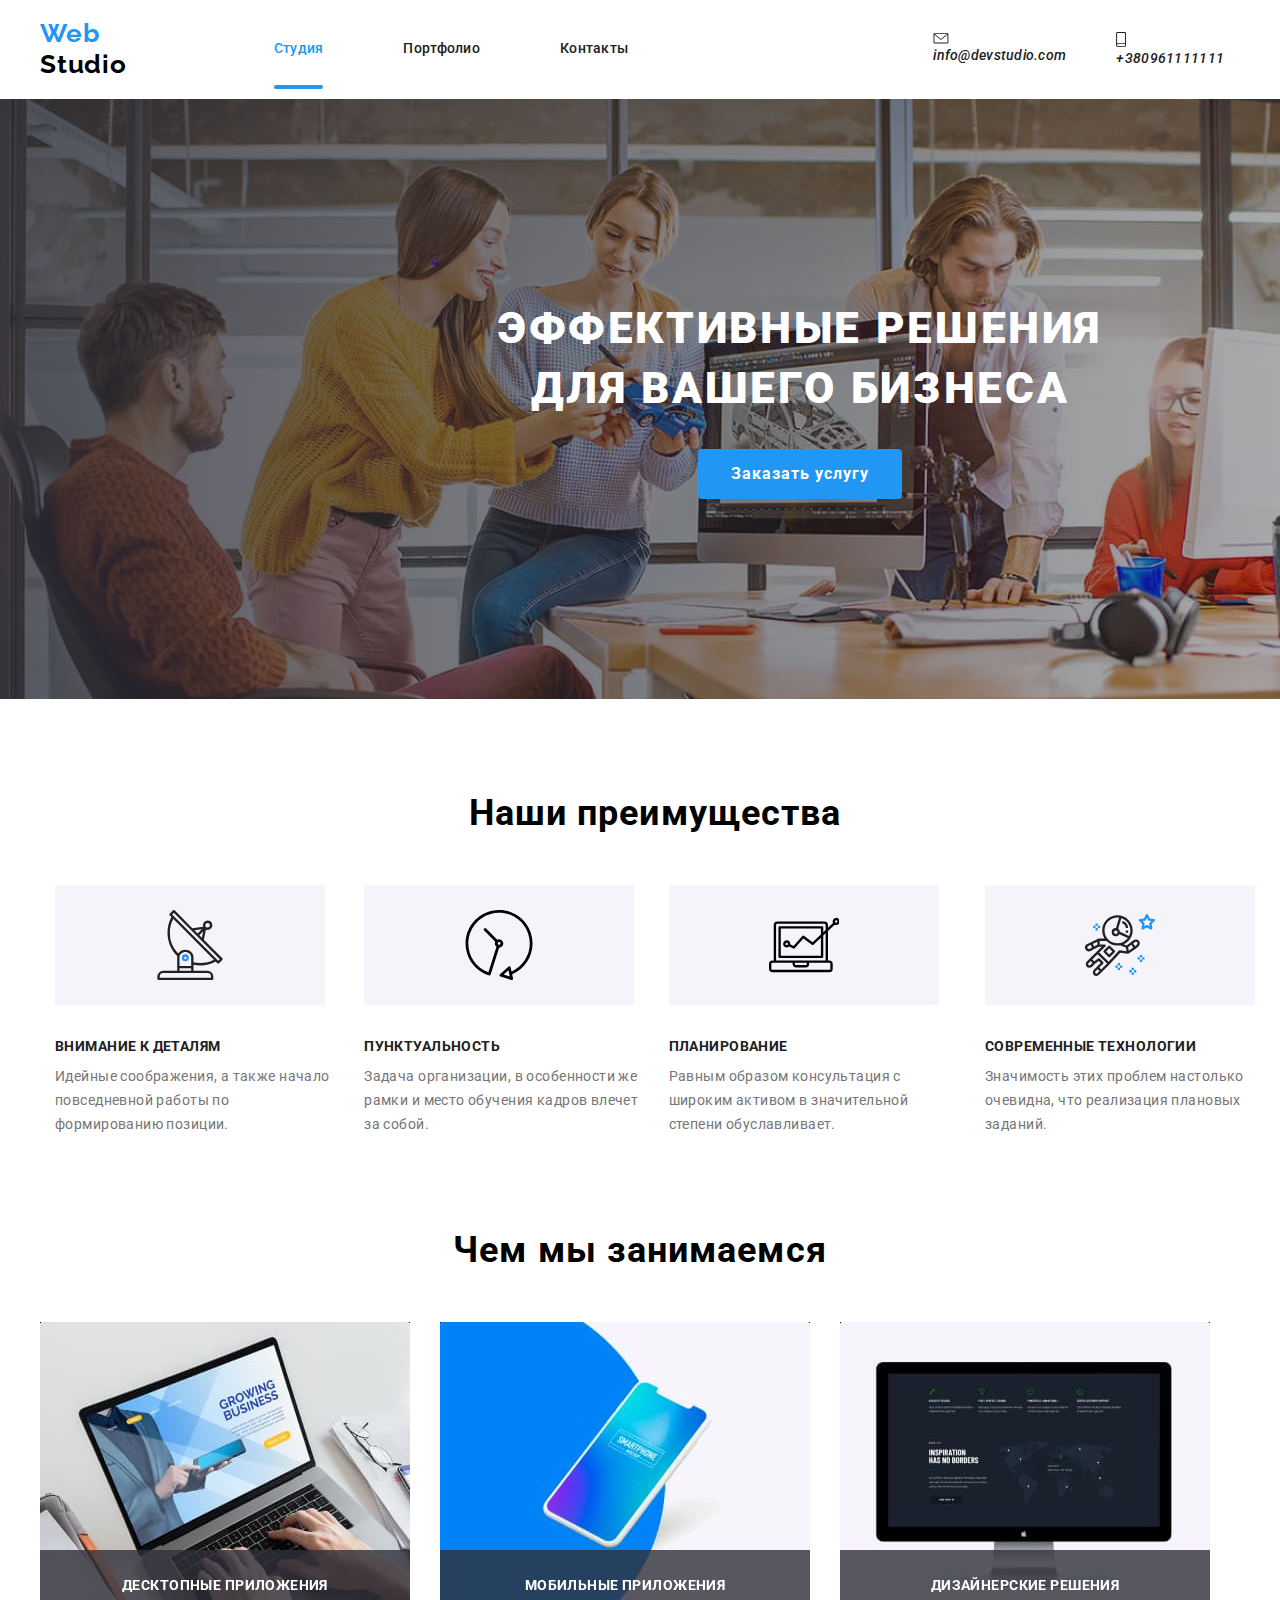
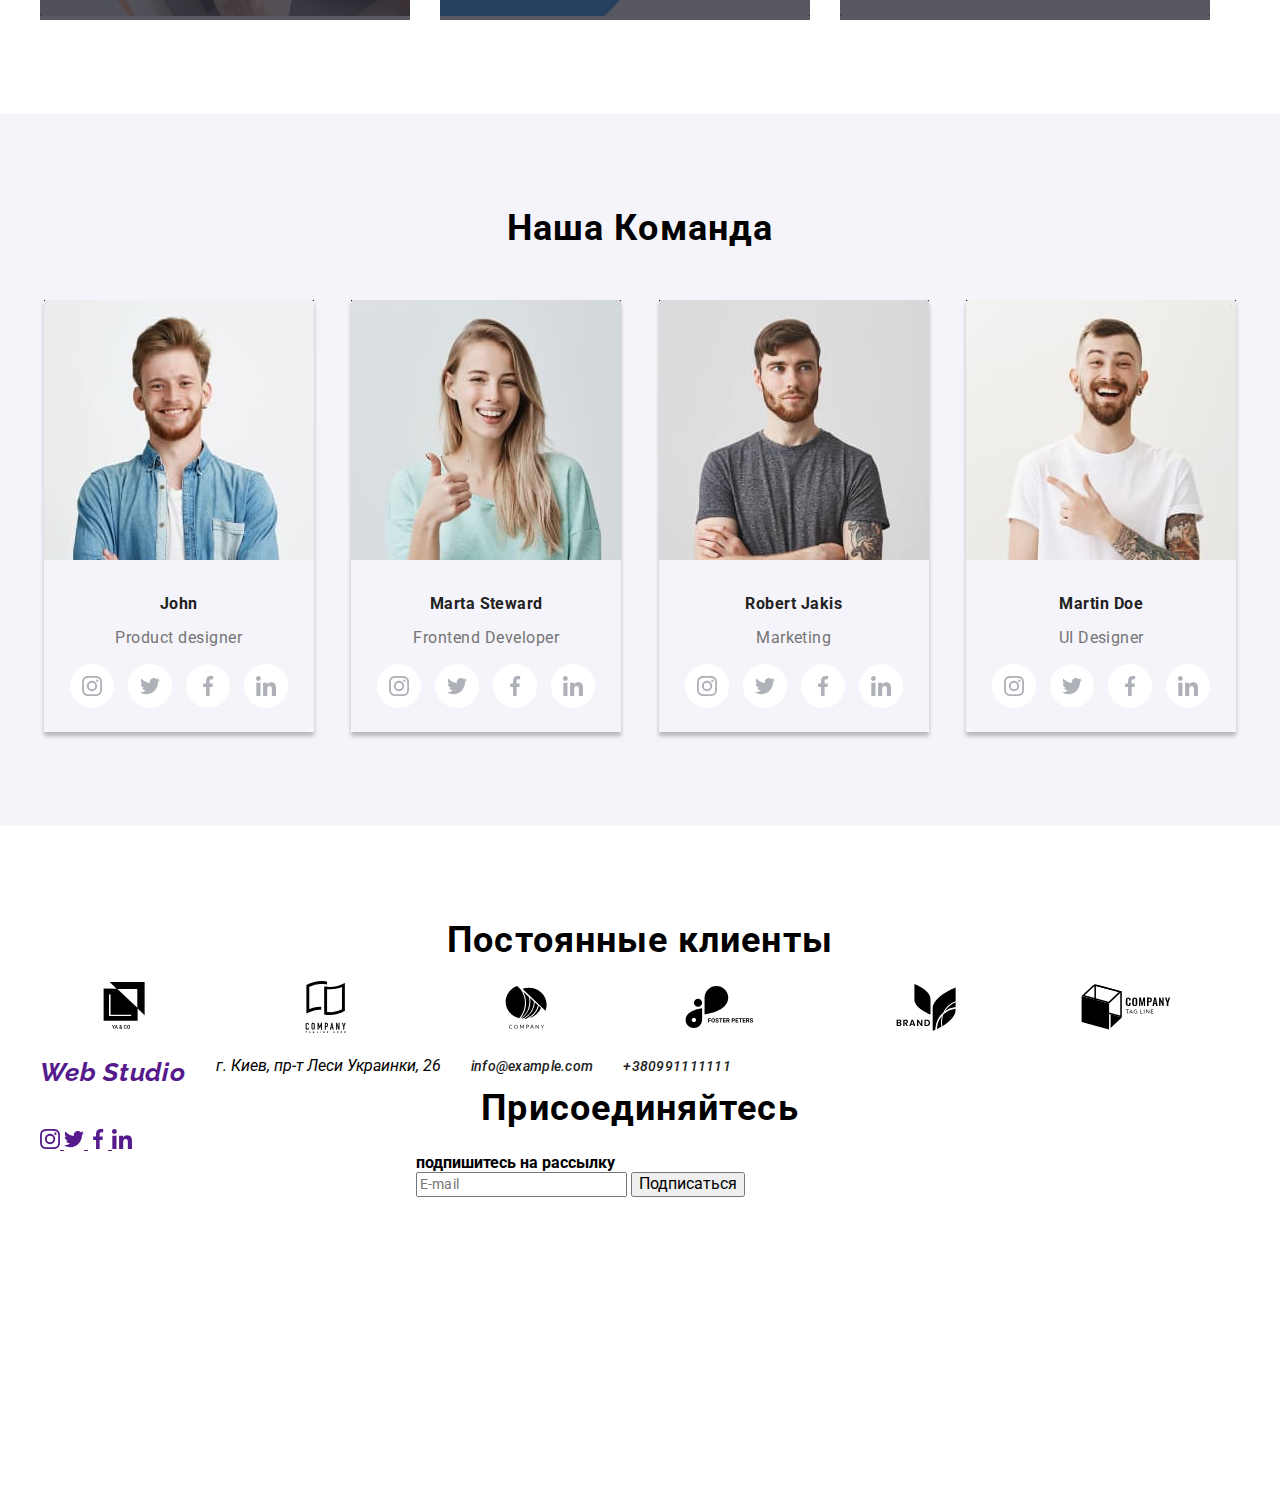
==== index.html @ cf2592d0 "Оформляет секцию "Список специалистов" через Sass" ====
<!DOCTYPE html>
<html lang="ru">
  <head>
    <meta charset="UTF-8" />
    <meta name="viewport" content="width=device-width, initial-scale=1.0" />
    <title>Web Studio</title>
    <link
      href="https://fonts.googleapis.com/css2?family=Raleway:wght@700&family=Roboto:wght@400;500;700;900&display=swap"
      rel="stylesheet"
    />
    <link
      rel="stylesheet"
      href="https://cdnjs.cloudflare.com/ajax/libs/modern-normalize/0.6.0/modern-normalize.min.css"
    />
    <!-- <link rel="stylesheet" href="./css/styles.css" /> -->
    <link rel="stylesheet" href="./css/main.css">
  </head>

  <body>
    <header>
      <nav class="navigation-link container">
        <a href="" class="logo"
          ><span class="logo-web">Web</span
          ><span class="logo-studio"> Studio</span></a
        >
        <ul class="list site-nav">
          <li class="item"><a href="" class="link current">Студия</a></li>
          <li class="item">
            <a href="./portfolio.html" class="link">Портфолио</a>
          </li>
          <li class="item"><a href="" class="link">Контакты</a></li>
        </ul>
        <address>
          <ul class="list auth-nav">
            <li class="item mail-adress">
              <a href="mailto:info@devstudio.com" class="link ">
                <svg class="mail-svg" aria-label="маленький конверт">
                  <use href="./images/sprite.svg#icon-envelope"></use>
                </svg>
                info@devstudio.com</a
              >
            </li>
            <li class="item phone">
              <a href="tel:+380961111111" class="link ">
                <svg class="tel-svg" aria-label="маленький телефон">
                  <use href="./images/sprite.svg#icon-smartphone"></use>
                </svg>
                +380961111111</a
              >
            </li>
          </ul>
        </address>
      </nav>
    </header>
    <!-- Секция herro -->
    <div>
      <section class="hero">
        <h1 class="hero-title">ЭФФЕКТИВНЫЕ РЕШЕНИЯ ДЛЯ ВАШЕГО БИЗНЕСА</h1>
        <!-- Здесь будет background-image, сделанный при помощи стилей -->

        <button type="button" class="hero-button" data-modal-open>
          Заказать услугу
        </button>
      </section>
    </div>
    <div class="backdrop is-hidden" data-modal>
      <div class="modal">
        <b class="modal-title">Оставьте свои данные, мы вам перезвоним</b>
        <form>
          <div class="form-field">
            <input type="text" name="name" id="name" placeholder=" " />
            <label for="name" class="form-label">Имя</label>

            <svg class="icon">
              <use href="./images/sprite.svg#icon-person-icon"></use>
            </svg>
          </div>

          <div class="form-field">
            <input type="tel" name="phone" id="phone" placeholder=" " />
            <label for="phone" class="form-label">Телефон</label>

            <svg class="icon">
              <use href="./images/sprite.svg#icon-phone-modal-icon"></use>
            </svg>
          </div>

          <div class="form-field">
            <input type="email" name="email" id="email" placeholder=" " />
            <label for="email" class="form-label">Почта</label>
            <svg class="icon">
              <use href="./images/sprite.svg#icon-email-icon"></use>
            </svg>
          </div>

          <div class="form-field">
            <textarea name="comment"  cols="20" rows="10" placeholder="Комментарий"></textarea>
          </div>
        </form>

        <label class="checkbox"
        ><input type="checkbox" name="checkbox" class="input-checkbox" /><span
          class="icon-checkbox"
        ></span>
        <span class="checkbox-comment">
          Соглашаюсь с рассылкой и принимаю

          <a href="" class="modal-link">Условия договора</a>
        </span></label
      >

        <button type="button" class="close" data-modal-close>
          <svg class="close-icon">
            <use href="./images/sprite.svg#icon-close-icon"></use>
          </svg>
        </button>
        <button type="button" class="to-send">Отправить</button>
      </div>
    </div>
    <!-- Секция наши преимущества -->
    <section class="element container">
      <div class="container">
        <h2 class="section-title">Наши преимущества</h2>
        <ul class="list">
          <li class="background-item antenn">
            <div >
              <svg class="advantage-svg" aria-label="иконка антена">
                <use href="./images/sprite.svg#icon-antenna"></use>
              </svg>
            </div>
            <h3 class="advantage">ВНИМАНИЕ К ДЕТАЛЯМ</h3>
            <p class="advantage-comment">
              Идейные соображения, а также начало повседневной работы по
              формированию позиции.
            </p>
          </li>
          <li class="background-item clock">
            <div>
              <svg class="advantage-svg" aria-label="иконка часы">
                <use href="./images/sprite.svg#icon-clock"></use>
              </svg>
            </div>
            <h3 class="advantage">ПУНКТУАЛЬНОСТЬ</h3>
            <p class="advantage-comment">
              Задача организации, в особенности же рамки и место обучения кадров
              влечет за собой.
            </p>
          </li>
          <li class="background-item diagramm">
            <div>
              <svg class="advantage-svg" aria-label="маленький компьютер">
                <use href="./images/sprite.svg#icon-diagramm"></use>
              </svg>
            </div>
            <h3 class="advantage">ПЛАНИРОВАНИЕ</h3>
            <p class="advantage-comment">
              Равным образом консультация с широким активом в значительной
              степени обуславливает.
            </p>
          </li>
          <li class="background-item astronaut">
            <div>
              <svg class="advantage-svg" aria-label="иконка астронавт">
                <use href="./images/sprite.svg#icon-astronaut"></use>
              </svg>
            </div>
            <h3 class="advantage">СОВРЕМЕННЫЕ ТЕХНОЛОГИИ</h3>
            <p class="advantage-comment">
              Значимость этих проблем настолько очевидна, что реализация
              плановых заданий.
            </p>
          </li>
        </ul>
      </div>
    </section>
    <!-- Секция-Чем мы занимаемся -->
    <section class="service">
      <div class="container">
        <h2 class="services-title">Чем мы занимаемся</h2>
        <ul class="list">
          <li class="service-item">
            <img src="./images/computer.jpg " alt="Компьютер" />

            <a href="" class="services">Десктопные приложения</a>
          </li>
          <li class="service-item">
            <img src="./images/phone.jpg" alt="телефон" />

            <a href="" class="services">Мобильные приложения</a>
          </li>
          <li class="service-item">
            <img src="./images/monitor.jpg" alt="монитор" />

            <a href="" class="services">Дизайнерские решения</a>
          </li>
        </ul>
      </div>
    </section>
    <!-- Секция- Список специалистов -->
    <section class="ouver-team">
      <div class="container">
        <h2 class="team-title">Наша Команда</h2>

        <ul class="list social-list">
          <li class="john">
            <div>
              <img src="./images/our-team/john.jpg" alt="фото-портрет" />

              <p class="name"><b>John</b></p>
              <p class="position">Product designer</p>
            </div>

            <address>
              <ul class="list">
                <li>
                  <a href="" target="_blank" class="social-link">
                    <svg
                      class="inst-svg social-svg"
                      width="20"
                      height="20"
                      aria-label="иконка инстаграмм"
                    >
                      <use href="./images/sprite.svg#icon-instagramm"></use>
                    </svg>
                  </a>
                  <a
                    href=""
                    target="_blank"
                    class="social-link"
                    aria-label="иконка твиттер"
                  >
                    <svg
                      class="twitter-svg social-svg"
                      width="20px"
                      height="20px"
                    >
                      <use href="./images/sprite.svg#icon-twitter"></use>
                    </svg>
                  </a>
                  <a href="" target="_blank" class="social-link">
                    <svg
                      class="facebook-svg social-svg"
                      width="20px"
                      height="20px"
                      aria-label="иконка фейсбук"
                    >
                      <use href="./images/sprite.svg#icon-facebook"></use>
                    </svg>
                  </a>

                  <a
                    href=""
                    target="_blank"
                    class="social-link"
                    aria-label="иконка линкедин"
                  >
                    <svg class="linkedin-svg social-svg" width="20" height="20">
                      <use href="./images/sprite.svg#icon-linkedin"></use>
                    </svg>
                  </a>
                </li>
              </ul>
            </address>
          </li>
          <li class="marta">
            <div>
              <img src="./images/our-team/marta.jpg" alt="фото-портрет" />

              <p class="name"><b>Marta Steward</b></p>
              <p class="position">Frontend Developer</p>
            </div>

            <address>
              <ul class="list">
                <li>
                  <a href="" target="_blank" class="social-link">
                    <svg
                      class="inst-svg social-svg"
                      width="20"
                      height="20"
                      aria-label="иконка инстаграм"
                    >
                      <use href="./images/sprite.svg#icon-instagramm"></use>
                    </svg>
                  </a>
                  <a
                    href=""
                    target="_blank"
                    class="social-link"
                    aria-label="иконка твиттер"
                  >
                    <svg
                      class="twitter-svg social-svg"
                      width="20px"
                      height="20px"
                    >
                      <use href="./images/sprite.svg#icon-twitter"></use>
                    </svg>
                  </a>
                  <a
                    href=""
                    target="_blank"
                    class="social-link"
                    aria-label="иконка фейсбук"
                  >
                    <svg
                      class="facebook-svg social-svg"
                      width="20px"
                      height="20px"
                    >
                      <use href="./images/sprite.svg#icon-facebook"></use>
                    </svg>
                  </a>

                  <a
                    href=""
                    target="_blank"
                    class="social-link"
                    aria-label="иконка линкедин"
                  >
                    <svg class="linkedin-svg social-svg" width="20" height="20">
                      <use href="./images/sprite.svg#icon-linkedin"></use>
                    </svg>
                  </a>
                </li>
              </ul>
            </address>
          </li>
          <li class="robert">
            <div>
              <img src="./images/our-team/robert.jpg" alt="фото-портрет" />

              <p class="name"><b>Robert Jakis</b></p>
              <p class="position">Marketing</p>
            </div>

            <address>
              <ul class="list">
                <li>
                  <a
                    href=""
                    target="_blank"
                    class="social-link"
                    aria-label="иконка инстаграм"
                  >
                    <svg class="inst-svg social-svg" width="20" height="20">
                      <use href="./images/sprite.svg#icon-instagramm"></use>
                    </svg>
                  </a>
                  <a
                    href=""
                    target="_blank"
                    class="social-link"
                    aria-label="иконка твиттер"
                  >
                    <svg
                      class="twitter-svg social-svg"
                      width="20px"
                      height="20px"
                    >
                      <use href="./images/sprite.svg#icon-twitter"></use>
                    </svg>
                  </a>
                  <a
                    href=""
                    target="_blank"
                    class="social-link"
                    aria-label="иконка фейсбук"
                  >
                    <svg
                      class="facebook-svg social-svg"
                      width="20px"
                      height="20px"
                    >
                      <use href="./images/sprite.svg#icon-facebook"></use>
                    </svg>
                  </a>

                  <a href="" target="_blank" class="social-link">
                    <svg
                      class="linkedin-svg social-svg"
                      width="20"
                      height="20"
                      aria-label="иконка твиттер"
                    >
                      <use href="./images/sprite.svg#icon-linkedin"></use>
                    </svg>
                  </a>
                </li>
              </ul>
            </address>
          </li>

          <li class="martin">
            <div>
              <img src="./images/our-team/martin.jpg" alt="фото-портрет" />

              <p class="name"><b>Martin Doe</b></p>
              <p class="position">UI Designer</p>
            </div>

            <address>
              <ul class="list">
                <li>
                  <a href="" target="_blank" class="social-link">
                    <svg
                      class="inst-svg social-svg"
                      width="20"
                      height="20"
                      aria-label="иконка инстаграмм"
                    >
                      <use href="./images/sprite.svg#icon-instagramm"></use>
                    </svg>
                  </a>
                  <a
                    href=""
                    target="_blank"
                    class="social-link"
                    aria-label="иконка твиттер"
                  >
                    <svg
                      class="twitter-svg social-svg"
                      width="20px"
                      height="20px"
                    >
                      <use href="./images/sprite.svg#icon-twitter"></use>
                    </svg>
                  </a>
                  <a href="" target="_blank" class="social-link">
                    <svg
                      class="facebook-svg social-svg"
                      width="20px"
                      height="20px"
                      aria-label="иконка фейсбук"
                    >
                      <use href="./images/sprite.svg#icon-facebook"></use>
                    </svg>
                  </a>

                  <a
                    href=""
                    target="_blank"
                    class="social-link"
                    aria-label="иконка линкедин"
                  >
                    <svg class="linkedin-svg social-svg" width="20" height="20">
                      <use href="./images/sprite.svg#icon-linkedin"></use>
                    </svg>
                  </a>
                </li>
              </ul>
            </address>
          </li>
        </ul>
      </div>
    </section>
    <!-- Дальше идет секция "Постоянные клиенты" -->
    <section class="clients flex-block">
      <div class="container">
        <h2 class="clients-title">Постоянные клиенты</h2>
        <ul class="list">
          <li>
            <a href="" class="ouver-clients">
              <svg
                class="clients-svg"
                width="170"
                height="90"
                aria-label="первый клиент"
              >
                <use href="./images/sprite.svg#icon-client-1"></use>
              </svg>
            </a>
          </li>
          <li>
            <a href="" class="ouver-clients">
              <svg
                class="clients-svg"
                width="170"
                height="90"
                aria-label="второй клиент"
              >
                <use href="./images/sprite.svg#icon-client-2"></use>
              </svg>
            </a>
          </li>
          <li>
            <a href="" class="ouver-clients">
              <svg
                class="clients-svg"
                width="170"
                height="90"
                aria-label="третий клиент"
              >
                <use href="./images/sprite.svg#icon-client-3"></use></svg
            ></a>
          </li>
          <li>
            <a href="" class="ouver-clients">
              <svg
                class="clients-svg"
                width="170"
                height="90"
                aria-label="четвертый клиент"
              >
                <use href="./images/sprite.svg#icon-client-4"></use></svg
            ></a>
          </li>
          <li>
            <a href="" class="ouver-clients">
              <svg
                class="clients-svg"
                width="170"
                height="90"
                aria-label="пятый клиент"
              >
                <use href="./images/sprite.svg#icon-client-5"></use></svg
            ></a>
          </li>
          <li>
            <a href="" class="ouver-clients">
              <svg
                class="clients-svg"
                width="170"
                height="90"
                aria-label="шестой клиент"
              >
                <use href="./images/sprite.svg#icon-client-6"></use></svg
            ></a>
          </li>
        </ul>
      </div>
    </section>
    <footer class="visit">
      <!-- <h3>Контакты</h3> -->

      <div class="container test">
        <address>
          <div class="footer-contact">
            <ul class="list">
              <li>
                <a href="" class="logo"
                  ><span class="web-foot">Web</span>
                  <span class="studio-foot">Studio</span>
                </a>
              </li>
              <li class="adress-contact">г. Киев, пр-т Леси Украинки, 26</li>
              <li>
                <a href="mailto:info@example.com" class="link contact"
                  >info@example.com</a
                >
              </li>
              <li>
                <a href="tel:+380991111111" class="link contact"
                  >+380991111111</a
                >
              </li>
            </ul>
          </div>
        </address>
        <div class="foot-link">
          <h2 class="call">Присоединяйтесь</h2>
          <ul class="list">
            <li>
              <a href="" target="_blank" class="foot-social inst">
                <svg
                  class="inst-svg social-svg"
                  width="20"
                  height="20"
                  aria-label="иконка инстаграм"
                >
                  <use href="./images/sprite.svg#icon-instagramm"></use>
                </svg>
              </a>

              <a
                href=""
                target="_blank"
                class="foot-social twitt"
                aria-label="иконка твиттер"
              >
                <svg class="twitter-svg social-svg" width="20px" height="20px">
                  <use href="./images/sprite.svg#icon-twitter"></use>
                </svg>
              </a>
              <a href="" target="_blank" class="foot-social face">
                <svg
                  class="facebook-svg social-svg"
                  width="20px"
                  height="20px"
                  aria-label="иконка фейсбук"
                >
                  <use href="./images/sprite.svg#icon-facebook"></use>
                </svg>
              </a>
              <a href="" target="_blank" class="foot-social linked-in">
                <svg
                  class="linkedin-svg social-svg"
                  width="20"
                  height="20"
                  aria-label="иконка линкедин"
                >
                  <use href="./images/sprite.svg#icon-linkedin"></use>
                </svg>
              </a>
            </li>
          </ul>
        </div>
        <!-- <p class="author">2020 | Developed by GoIT Students</p> -->
        <form class="subscribe-form">
          <b class="a-call">подпишитесь на рассылку</b>
          <div class="email-adress">
            <input
              type="email"
              id="email-adress"
              name="email-adress"
              class="email-input"
              placeholder="E-mail"
            />
            <label for="email-adress" class="email-adress"> </label>
            <button type="button" class="subscribe-button">
              Подписаться<span class="icon-send"></span>
            </button>
          </div>
        </form>
      </div>
    </footer>
    <script >(() => {
      const refs = {
        openModalBtn: document.querySelector('[data-modal-open]'),
        closeModalBtn: document.querySelector('[data-modal-close]'),
        modal: document.querySelector('[data-modal]'),
      };
    
      refs.openModalBtn.addEventListener('click', toggleModal);
      refs.closeModalBtn.addEventListener('click', toggleModal);
    
      function toggleModal() {
        refs.modal.classList.toggle('is-hidden');
      }
    })();</script>
  </body>
</html>
---- css/styles.css ----
/* Цвет основного текста #212121 */
/* Цвет вторичного текста #757575 */
/* Белый #FFFFFF */
/* Акцент #2196F3 */

/* Вторичный цвет фона #F5F4FA */
/* фоновый цвет футера #2F303A */

/* Палитра цветов */
:root {
  --primery-text-color: #212121;
  --title-text-color: #757575;
  --accent-color: #2196f3;
  --primery-background-color: #e5e5e5;
  --secondary-background-color: #f5f4fa;
  --white-color: #ffffff;
  --footer-color: #2f303a;
}
body {
  background-color: var(--white-color);
  font-family: Roboto, sans-serif;
  margin: 0px;
}
h2 {
  font-weight: 700;
  font-size: 36px;
  line-height: 1.16;
  text-align: center;
  letter-spacing: 0.03em;
  margin-top: 0px;
  margin-bottom: 0px;
}
.container {
  width: 1230px;
  margin-left: auto;
  margin-right: auto;
  padding-left: 15px;
  padding-right: 15px;
  /* outline: 1px solid black; */
}
.visually-hidden {
  visibility: hidden;
}

/* Стиллизация логотипа */
.logo-accent {
  color: var(--accent-color);
}
.logo-studio {
  color: #000000;
}
.logo {
  text-decoration: none;
  font-family: Raleway, sans-serif;
  font-weight: 700;
  font-size: 26px;
  line-height: 1.2;
  letter-spacing: 0.03em;
}
.list {
  list-style: none;
  margin-top: 0px;
  margin-bottom: 0px;
  padding-left: 0px;
}
/* Навигационные ссылки */
.site-nav {
  display: flex;
  margin-left: 85px;
}
.site-nav li {
  margin-right: 50px;
}
.site-nav .item:last-child {
  margin-right: 0px;
}
.site-nav .link {
  display: block;
  padding-top: 32px;
  padding-bottom: 32px;
}

.auth-nav {
  display: flex;
  margin-left: 305px;
}
.auth-nav .item + .item {
  margin-left: 30px;
}

.list .link.current {
  color: var(--accent-color);
  position: relative;
}
.list .link.current::after {
  content: '';
  display: block;
  width: 100%;
  height: 4px;
  background-color: var(--accent-color);
  border-radius: 2px;
  position: absolute;
  left: 0;
  bottom: 0;
}
.list .link.portfolio-link::after {
  content: '';
  display: block;
  width: 100%;
  height: 4px;
  background-color: var(--accent-color);
  border-radius: 10px;
  position: absolute;
  left: 0;
  bottom: 0;
}

.link {
  color: var(--primery-text-color);
  text-decoration: none;

  font-weight: 500;
  font-size: 14px;
  line-height: 1.14;
  letter-spacing: 0.02em;
  transition: color 250ms cubic-bezier(0.4, 0, 0.2, 1);
}
.navigation-link {
  display: flex;
  align-items: center;
  margin-bottom: 0px;
}
.link:hover {
  color: var(--accent-color);
}
.link:focus {
  color: var(--accent-color);
}
.contact {
  color: var(--title-text-color);
  transition: color 250ms cubic-bezier(0.4, 0, 0.2, 1);
}
.contact:hover {
  color: var(--accent-color);
  transition: translate(color);
}
.contact:focus {
  color: var(--accent-color);
  transition: translate(color);
}
.mail-svg {
  width: 16px;
  height: 11.2px;
  margin-right: 10px;
  fill: currentColor;
}
.tel-svg {
  width: 10px;
  height: 14.94px;
  margin-right: 10px;
  fill: currentColor;
}

/* Стиллизация Hero */
.hero {
  text-align: center;
  margin: auto;
  padding: auto;
  margin-bottom: 94px;

  padding: 200px 480px 280px 480px;

  width: 1600px;
  height: 600px;

  background-image: linear-gradient(
      to right,
      rgba(47, 48, 58, 0.8),
      rgba(0, 0, 0, 0.25)
    ),
    url(../images/header-img.jpg);
}

.button-hero {
  display: inline-block;
  color: #ffffff;
  background-color: var(--accent-color);
  cursor: pointer;
  font-weight: 700;
  font-size: 16px;
  line-height: 1.8;
  text-align: center;
  letter-spacing: 0.06em;
  min-width: 200px;
  min-height: 50px;
  text-align: center;
  border-radius: 4px;
  padding: 10px 32px;
  border: 1px solid transparent;
  transition: background-color 250ms cubic-bezier(0.4, 0, 0.2, 1);
}

.button-hero:focus {
  background-color: rgba(47, 48, 58, 0.8);
}

.title-hero {
  color: #ffffff;

  margin-top: 0px;
  margin-bottom: 30px;

  font-weight: 900;
  font-size: 44px;
  line-height: 1.36;

  letter-spacing: 0.06em;
  text-transform: uppercase;
}
.backdrop {
  position: fixed;
  top: 0;
  left: 0;
  width: 100%;
  height: 100%;
  background-color: rgba(0, 0, 0, 0.2);
  transition: opacity 250ms cubic-bezier(0.4, 0, 0.2, 1);
}
.is-hidden {
  opacity: 0;
  pointer-events: none;
  translate: transition;
}
.modal {
  position: absolute;
  top: 50%;
  left: 50%;
  transform: translate(-50%, -50%);
  width: 528px;
  height: 581px;
  background-color: var(--white-color);
  box-shadow: 0px 2px 1px rgba(0, 0, 0, 0.2), 0px 1px 1px rgba(0, 0, 0, 0.14),
    0px 1px 3px rgba(0, 0, 0, 0.12);
  border: 1px solid rgba(0, 0, 0, 0.2);
  border-radius: 4px;
}
form {
  margin-left: auto;
  margin-right: auto;
  margin-bottom: 20px;
  
  padding-bottom: 20px;
  width: 448px;
  height: 324px;
}
.modal-title {
  display: block;
  text-align: center;

  margin-top: 40px;
  margin-bottom: 30px;
  font-family: Roboto;
font-style: 400;
font-weight: 700;
font-size: 20px;
line-height: 1.1px;
letter-spacing: 0.03em;

}
.form-field {
  display: flex;
  flex-direction: column;
  position: relative;

  padding-bottom: 28px;
}
.form-field input {
  position: relative;
  width: 448px;
  height: 40px;
  padding-left: 42px;
  border: 1px solid rgba(0, 0, 0, 0.2);
  border-radius: 4px;
  /* appearance: none; */
}
.form-field:hover input {
  border: 1px solid var(--accent-color);
}

.form-field label {
  position: absolute;
  top: 12px;
  left: 42px;

  font-family: Roboto;
font-style: 400;
font-weight: 400;
font-size: 14px;
line-height: 16px;
letter-spacing: 0.01em;
  transition: top 250ms cubic-bezier(0.4, 0, 0.2, 1),
    left 250ms cubic-bezier(0.4, 0, 0.2, 1);
}
.form-field:focus-within > .form-label {
  color: var(--accent-color);
  top: -25%;
  left: 16px;
  transform: transition;
}
input:not(:placeholder-shown) + .form-label {
  color: var(--accent-color);
  top: -25%;
  left: 16px;
  transform: transition;
}
.icon {
  position: absolute;
  top: 11px;
  left: 16px;
  width: 18px;
  height: 18px;
  transition: fill 250ms cubic-bezier(0.4, 0, 0.2, 1);
}
.form-field:focus-within > .icon {
  fill: var(--accent-color);
  transform: tarnsition;
}

.form-field textarea {
  resize: none;
  width: 448px;
  height: 120px;
  padding: 20px;
  border: 1px solid rgba(0, 0, 0, 0.2);
  border-radius: 4px;
}
.form-field:hover textarea {
  border: 1px solid var(--accent-color);
}
::-webkit-input-placeholder {font-family: Roboto;
  font-style: normal;
  font-weight: normal;
  font-size: 14px;
  line-height: 16px;
  letter-spacing: 0.01em;}
::-moz-placeholder          {font-family: Roboto;
  font-style: normal;
  font-weight: normal;
  font-size: 14px;
  line-height: 16px;
  letter-spacing: 0.01em;}
:-ms-input-placeholder      {font-family: Roboto;
  font-style: normal;
  font-weight: normal;
  font-size: 14px;
  line-height: 16px;
  letter-spacing: 0.01em;}


.checkbox {
  position: fixed;
  display: inline-block;

  margin-left: 51px;
  margin-right: 51px;
  width: 423px;
  height: 24px;

  font-family: Roboto;
  font-style: normal;
  font-weight: normal;
  font-size: 14px;
  line-height: 0.6;
  letter-spacing: 0.03em;
}
.input-checkbox {
  -webkit-appearance: none;
  -moz-appearance: none;
  appearance: none;
  display: inline-block;
}
.icon-checkbox {
  position: absolute;
  top: 20%;
  left: 0%;
  display: inline-block;
  width: 16px;
  height: 15px;

  background-color: white;
  border: 2px solid black;
  border-radius: 2px;
  transition: background-color 250ms cubic-bezier(0.4, 0, 0.2, 1),
    border 250ms cubic-bezier(0.4, 0, 0.2, 1);
}
.input-checkbox:checked + .icon-checkbox {
  background-color: var(--accent-color);
  background-image: url(../images/vector.svg);
  background-size: contain;
  background-repeat: no-repeat;
  background-origin: border-box;
  border: 2px solid var(--accent-color);
  border-radius: 2px;
  transform: transition;
}
.checkbox-comment {
 display: inline-block;
padding-left: 21px;
 
font-family: Roboto;
font-style: normal;
font-weight: normal;
font-size: 14px;
line-height: 1.7px;
letter-spacing: 0.03em;

}
.modal-link {
  color: var(--accent-color);
}

.to-send {
  position: absolute;
  bottom: 40px;
  left: 164px;
  width: 200px;
  height: 50px;
  cursor: pointer;
  background-color: var(--accent-color);
  box-shadow: 0px 4px 4px rgba(0, 0, 0, 0.15);
  color: var(--white-color);
  border: 1px solid rgba(0, 0, 0, 0.2);
  border-radius: 4px;

  font-family: Roboto;
  font-style: normal;
  font-weight: bold;
  font-size: 16px;
  line-height: 0.5;
  letter-spacing: 0.06em;
}
.close-button {
  display: flex;
  align-items: center;
  position: absolute;
  top: 8px;
  right: 8px;
  width: 30px;
  height: 30px;
  cursor: pointer;

  background-color: white;
  border: 1px solid rgba(0, 0, 0, 0.2);
  border-radius: 50%;
  transition: fill 250ms cubic-bezier(0.4, 0, 0.2, 1);
}
.close-button:focus {
  fill: var(--accent-color);
  translate: transition;
}
.close-icon {
  width: 18px;
  height: 18px;
}

/* секция-наши преимущества */
.element {
  margin-bottom: 94px;
}
.element ul {
  display: flex;
}
.element li + li {
  margin-left: 30px;
}
.element .icons {
  margin-bottom: 30px;
}

.section-title {
  margin-top: 0px;
  margin-bottom: 50px;
}

.advantage,
.advantage-comment {
  margin-top: 0px;
  margin-bottom: 0px;
}
h3.advantage {
  color: var(--primery-text-color);

  font-weight: 700;
  font-size: 14px;
  line-height: 1.14;
  letter-spacing: 0.03em;
  text-transform: uppercase;
  margin-bottom: 10px;
}

.advantage-svg {
  width: 270px;
  height: 120px;
  background-color: var(--secondary-background-color);
  padding: 25px 100px;
  margin-bottom: 30px;
}

.advantage-comment {
  color: var(--title-text-color);
  font-weight: 400;
  font-size: 14px;
  line-height: 1.7;
  /* or 171% */

  letter-spacing: 0.03em;
}

/* Секция- чем мы занимаеся */
/* .service ul {
  display: flex;
  padding-left: 0px;
} */
/* .service-item + .service-item {
  margin-left: 30px;
} */
figure {
  margin-top: 0px;
  margin-bottom: 0px;
}
/* .service {
  margin-bottom: 94px;
}
.services-title {
  margin-bottom: 50px;
} */
.service-item {
  position: relative;
}
.services {
  display: flex;
  justify-content: center;
  align-items: center;
  color: var(--white-color);
  position: absolute;
  left: 0;
  bottom: 0;
  width: 370px;
  height: 70px;
  background-color: rgba(47, 48, 58, 0.8);

  font-weight: 700;
  font-size: 14px;
  line-height: 1.5;
  text-align: center;
  letter-spacing: 0.03em;
  text-transform: uppercase;
  text-decoration: none;
  transition: color 250ms cubic-bezier(0.4, 0, 0.2, 1),
    background-color 250ms cubic-bezier(0.4, 0, 0.2, 1);
}
.services:hover {
  color: var(--accent-color);
  background-color: rgb(47, 48, 58);
}
.services:focus {
  color: var(--accent-color);
  background-color: rgb(47, 48, 58);
}
/* Секция- наша команда */
/* .team-title {
  margin-bottom: 50px;
} */
/* .ouver-team {
  background-color: var(--secondary-background-color);
  margin-bottom: 94px;
  padding-bottom: 94px;
  padding-top: 94px;
  display: flex;
} */
/* .ouver-team ul {
  display: flex;
  padding-left: 0px;
  justify-content: space-around;
} */
/* .ouver-team li + li {
  margin-left: 30px; */

.name {
  margin-top: 30px;
  color: var(--primery-text-color);

  font-weight: 500;
  font-size: 16px;
  line-height: 1.18;
  /* identical to box height

  text-align: center;
  letter-spacing: 0.03em;
}

.position {
  margin-top: 10px;
  color: var(--title-text-color);

  font-weight: 400;
  font-size: 16px;
  line-height: 1.18;
  /* identical to box height */

  text-align: center;
  letter-spacing: 0.03em;
} 
.social-list {
  display: flex;
  justify-content: center;
  padding: 0px;
}
.john,
.marta,
.robert,
.martin {
  box-shadow: 0px 4px 4px rgba(0, 0, 0, 0.25);
}
.social-link {
  display: inline-flex;
  justify-content: center;
  align-items: center;
  text-align: center;
  padding: 0px;
  margin-top: 16px;
  margin-bottom: 24px;
  width: 44px;
  height: 44px;
  color: #afb1b8;
  background-color: white;
  border: none;
  border-radius: 50%;
  transition: color 250ms cubic-bezier(0.4, 0, 0.2, 1),
    background-color 250ms cubic-bezier(0.4, 0, 0.2, 1);
}
.social-link:nth-child(-n + 3) {
  margin-right: 10px;
}
.social-link:hover {
  background-color: var(--accent-color);
  color: var(--white-color);
}
.social-link:focus {
  background-color: var(--accent-color);
  color: var(--white-color);
}
.social-svg {
  fill: currentColor;
}

/* Стилизация footer */
.visit {
  background-color: var(--footer-color);
  padding-top: 60px;
  padding-bottom: 60px;
}
/* Секция- Наши клиенты */
.flex-block {
  display: flex;
}
.flex-block ul {
  display: flex;
  justify-content: space-around;
}
.clients li + li {
  margin-left: 30px;
}
.clients {
  margin-bottom: 94px;
}
.clients-title {
  margin-bottom: 50px;
}
.ouver-clients {
  color: #afb1b8;
  transition: color 250ms cubic-bezier(0.4, 0, 0.2, 1);
}
.ouver-clients:hover {
  color: var(--accent-color);
}
.ouver-clients:focus {
  color: var(--accent-color);
}

.clients-svg {
  border: 1px solid #afb1b8;
  box-sizing: border-box;
  border-radius: 4px;
  fill: currentColor;
  transition: border 250ms cubic-bezier(0.4, 0, 0.2, 1);
}
.clients-svg:hover {
  border: 1px solid var(--accent-color);
}
.clients-svg:focus {
  border: 1px solid var(--accent-color);
}

/* Стилизация логотипа в футере */
.test {
  display: flex;
  /* justify-content: space-between; */
  align-items: baseline;
}

.footer-contact {
  display: flex;
}
.footer-contact ul {
  display: flex;

  flex-direction: column;
}
.footer-contact li {
  margin-bottom: 10px;
}
.foot-link {
  margin-left: 69px;
}
.foot-link ul {
  display: flex;
  justify-content: center;
}

.web-foot {
  color: var(--accent-color);
}
.studio-foot {
  color: var(--white-color);
}

.adress-contact {
  color: var(--white-color);

  font-weight: 400;
  font-size: 14px;
  line-height: 1.7;
  /* or 171% */

  letter-spacing: 0.03em;
}
.call {
  color: var(--white-color);

  font-weight: 700;
  font-size: 14px;
  line-height: 1.14;
  letter-spacing: 0.03em;
  text-transform: uppercase;
  text-align: left;
}

.author {
  color: rgba(255, 255, 255, 0.4);

  font-weight: 400;
  font-size: 12px;
  line-height: 2;
  align-self: flex-end;
  /* or 200% */

  text-align: center;
  letter-spacing: 0.03em;
}
.foot-social {
  display: inline-flex;
  justify-content: center;
  align-items: center;
  text-align: center;
  padding: 0px;
  margin-top: 20px;
  margin-bottom: 40px;
  width: 44px;
  height: 44px;
  color: white;
  border: none;
  border-radius: 50%;
  transition: background-color 250ms cubic-bezier(0.4, 0, 0.2, 1);
}
.foot-social:nth-child(-n + 3) {
  margin-right: 10px;
}
.foot-social.inst {
  background-color: var(--footer-color);
  box-shadow: 0px 2px 1px rgba(0, 0, 0, 0.2), 0px 1px 1px rgba(0, 0, 0, 0.14),
    0px 1px 3px rgba(0, 0, 0, 0.12);
}
.foot-social.face {
  background-color: var(--footer-color);
  box-shadow: 0px 4px 4px rgba(0, 0, 0, 0.25);
}
.foot-social.linked-in {
  background-color: var(--footer-color);

  box-sizing: border-box;
  box-shadow: 0px 4px 4px rgba(0, 0, 0, 0.25);
}
.foot-social.twitt {
  background-color: var(--footer-color);
  box-shadow: 0px 4px 4px rgba(0, 0, 0, 0.25);
}
.foot-social:hover {
  background-color: var(--accent-color);
}
.foot-social:focus {
  background-color: var(--accent-color);
}
.subscribe-form {
  display: flex;
  flex-direction: column;
  margin: 65px 92px 101px 94px;
}
.email-adress {
  position: relative;
}
.a-call {
  margin-bottom: 20px;
  color: var(--white-color);

  font-family: Roboto;
  font-style: normal;
  font-weight: bold;
  font-size: 14px;
  line-height: 16px;
  letter-spacing: 0.03em;
  text-transform: uppercase;
}
.email-adress input {
  position: relative;
  width: 358px;
  height: 50px;
  padding-left: 16px;
  background-color: var(--footer-color);
  color:  rgba(255, 255, 255, 0.6);
  border: 1px solid rgba(255, 255, 255, 0.3);
  border-radius: 4px;
  box-sizing: border-box;
  box-shadow: 0px 4px 4px rgba(0, 0, 0, 0.15);
}
.email-adress label {
  position: absolute;
  top: 15px;
  left: 16px;

  font-family: Roboto;
  font-style: normal;
  font-weight: 400;
  font-size: 16px;
  line-height: 20px;

  letter-spacing: 0.03em;

  color: rgba(255, 255, 255, 0.6);
}
.subscribe-button {
  position: absolute;
  top:0px;
  left:370px;
  width: 200px; 
  height: 50px;
  padding-left: 29px;
  padding-right: 62px;
  background-color: var(--accent-color);

  box-shadow: 0px 4px 4px rgba(0, 0, 0, 0.15);
  border: 1px solid var(--accent-color);
   border-radius: 4px;
cursor: pointer;
font-family: Roboto;
font-style: 400;
font-weight: 700;
font-size: 16px;
line-height: 30px;
letter-spacing: 0.06em;
color: #FFFFFF;

}
.icon-send{
  display: block;
  position: absolute;
  top: 13px;
  right: 28px;
  width:24px;
  height:24px;
  margin-left: 10px;

  background-image: url(../images/icon-send.svg);


}
/* Стиллизация страницы "Портфолио" */
.navigation-portfolio {
  margin-bottom: 93px;
}
h1,
h2,
h3,
p {
  margin-top: 0px;
  margin-bottom: 0px;
}
.gallery {
  display: flex;
  margin-bottom: 94px;
  /* outline: 1px solid tomato; */
}
.gallery .portfolio-item {
  display: flex;
  justify-content: center;
}
.gallery h1 {
  text-align: center;
}
/* Кнопки портфолио */
.portfolio-item li + li {
  margin-left: 8px;
  margin-bottom: 34px;
}

.portfolio-button {
  border-style: none;
  color: var(--primery-text-color);
  background-color: var(--secondary-background-color);
  cursor: pointer;
  font-family: Roboto;
  font-weight: 500;
  font-size: 16px;
  line-height: 1.6;
  /* identical to box height, or 162% */

  text-align: center;
  letter-spacing: 0.03em;
  min-width: 73px;
  min-height: 38px;
  border-radius: 4px;
  padding: 6px 22px;
  transition: background-color 250ms cubic-bezier(0.4, 0, 0.2, 1);
}
.portfolio-button:hover {
  background-color: var(--accent-color);
  color: var(--white-color);
}
.portfolio-button:focus {
  background-color: var(--accent-color);
  color: var(--white-color);
}

/* Стилизация галлереи */
.flex-gallery {
  display: flex;
  flex-wrap: wrap;
  justify-content: center;
  /* outline: 1px solid black; */
}
.gallery-item {
  width: 370px;
  height: 404px;
  margin-right: 30px;
  margin-bottom: 30px;
  box-shadow: 0px 4px 4px rgba(0, 0, 0, 0.25);
}
.gallery-item:nth-child(3n) {
  margin-right: 0px;
}
.gallery-item:nth-last-child(-n + 3) {
  margin-bottom: 0px;
}
.portfolio-title {
  margin-left: 24px;

  color: var(--primery-text-color);

  font-weight: 700;
  font-size: 18px;
  line-height: 2;
  /* identical to box height, or 200% */

  letter-spacing: 0.06em;
}
.portfolio-service {
  margin-left: 24px;
  color: var(--title-text-color);

  font-weight: 400;
  font-size: 16px;
  line-height: 1.9;
  /* identical to box height, or 187% */

  letter-spacing: 0.03em;
}
.product {
  margin-bottom: 20px;

  position: relative;
  overflow: hidden;
}
.overlay {
  display: flex;
  position: absolute;
  text-align: center;
  align-items: center;
  width: 100%;
  height: 100%;
  background-color: rgba(33, 150, 243, 0.9);
  color: var(--white-color);
  top: 0;
  left: 0;
  transform: translateY(100%);
  opacity: 0;
  transition: transform 250ms cubic-bezier(0.4, 0, 0.2, 1),
    opacity 250ms cubic-bezier(0.4, 0, 0.2, 1);
}
.gallery-item:hover .overlay {
  transform: translateY(0);
  opacity: 1;
}
.text-overlay {
  margin-left: 24px;
  margin-right: 24px;
  font-family: Roboto;
  font-style: normal;
  font-weight: 400;
  font-size: 18px;
  line-height: 1.5;
  /* or 156% */

  letter-spacing: 0.03em;
}
---- css/main.css ----
body {
  background-color: #ffffff;
  font-family: Roboto, sans-serif;
  margin: 0px;
}

h2 {
  font-weight: 700;
  font-size: 36px;
  line-height: 1.16;
  text-align: center;
  letter-spacing: 0.03em;
  margin-top: 0px;
  margin-bottom: 0px;
}

.container {
  width: 1230px;
  margin-left: auto;
  margin-right: auto;
  padding-left: 15px;
  padding-right: 15px;
}

.visually-hidden {
  visibility: hidden;
}

.list {
  list-style: none;
  margin-top: 0px;
  margin-bottom: 0px;
  padding-left: 0px;
}

.link {
  color: #212121;
  text-decoration: none;
  font-weight: 500;
  font-size: 14px;
  line-height: 1.14;
  letter-spacing: 0.02em;
  -webkit-transition: color 250ms cubic-bezier(0.4, 0, 0.2, 1);
  transition: color 250ms cubic-bezier(0.4, 0, 0.2, 1);
}

.link:hover, .link:focus {
  color: #2196f3;
}

.is-hidden {
  opacity: 0;
  pointer-events: none;
  translate: transition;
}

::-webkit-input-placeholder {
  font-family: Roboto;
  font-style: normal;
  font-weight: normal;
  font-size: 14px;
  line-height: 16px;
  letter-spacing: 0.01em;
}

::-moz-placeholder {
  font-family: Roboto;
  font-style: normal;
  font-weight: normal;
  font-size: 14px;
  line-height: 16px;
  letter-spacing: 0.01em;
}

:-ms-input-placeholder {
  font-family: Roboto;
  font-style: normal;
  font-weight: normal;
  font-size: 14px;
  line-height: 16px;
  letter-spacing: 0.01em;
}

.navigation-link {
  display: -webkit-box;
  display: -ms-flexbox;
  display: flex;
  -webkit-box-align: center;
      -ms-flex-align: center;
          align-items: center;
  margin-bottom: 0px;
}

.logo {
  text-decoration: none;
  font-family: Raleway, sans-serif;
  font-weight: 700;
  font-size: 26px;
  line-height: 1.2;
  letter-spacing: 0.03em;
}

.logo-web {
  color: #2196f3;
}

.logo-studio {
  color: #000000;
}

.site-nav {
  display: -webkit-box;
  display: -ms-flexbox;
  display: flex;
  margin-left: 85px;
}

.site-nav li {
  margin-right: 50px;
}

.site-nav .item:last-child {
  margin-right: 0px;
}

.item .link {
  display: block;
  padding-top: 32px;
  padding-bottom: 32px;
}

.item .current {
  color: #2196f3;
  position: relative;
}

.item .current::after {
  content: '';
  display: block;
  width: 100%;
  height: 4px;
  background-color: #2196f3;
  border-radius: 2px;
  position: absolute;
  left: 0;
  bottom: 0;
}

.auth-nav {
  display: -webkit-box;
  display: -ms-flexbox;
  display: flex;
  margin-left: 305px;
}

.auth-nav .item + .item {
  margin-left: 30px;
}

.auth-nav .mail-svg {
  width: 16px;
  height: 11.2px;
  margin-right: 10px;
  fill: currentColor;
}

.auth-nav .tel-svg {
  width: 10px;
  height: 14.94px;
  margin-right: 10px;
  fill: currentColor;
}

.hero {
  text-align: center;
  margin: auto;
  padding: auto;
  margin-bottom: 94px;
  width: 1600px;
  height: 600px;
  padding: 200px 480px 280px 480px;
  background-image: -webkit-gradient(linear, left top, right top, from(rgba(47, 48, 58, 0.8)), to(rgba(0, 0, 0, 0.25))), url(../images/header-img.jpg);
  background-image: linear-gradient(to right, rgba(47, 48, 58, 0.8), rgba(0, 0, 0, 0.25)), url(../images/header-img.jpg);
}

.hero-button {
  display: inline-block;
  color: #ffffff;
  background-color: #2196f3;
  cursor: pointer;
  font-weight: 700;
  font-size: 16px;
  line-height: 1.8;
  text-align: center;
  letter-spacing: 0.06em;
  min-width: 200px;
  min-height: 50px;
  text-align: center;
  border-radius: 4px;
  padding: 10px 32px;
  border: 1px solid transparent;
  -webkit-transition: background-color 250ms cubic-bezier(0.4, 0, 0.2, 1);
  transition: background-color 250ms cubic-bezier(0.4, 0, 0.2, 1);
}

.hero-button:focus {
  background-color: rgba(47, 48, 58, 0.8);
}

.hero-title {
  color: #ffffff;
  margin-top: 0px;
  margin-bottom: 30px;
  font-family: Roboto;
  font-weight: 900;
  font-size: 44px;
  line-height: 1.36;
  letter-spacing: 0.06em;
  text-transform: uppercase;
}

.backdrop {
  position: fixed;
  top: 0;
  left: 0;
  width: 100%;
  height: 100%;
  background-color: rgba(0, 0, 0, 0.2);
  -webkit-transition: opacity 250ms cubic-bezier(0.4, 0, 0.2, 1);
  transition: opacity 250ms cubic-bezier(0.4, 0, 0.2, 1);
}

.modal {
  position: absolute;
  top: 50%;
  left: 50%;
  -webkit-transform: translate(-50%, -50%);
          transform: translate(-50%, -50%);
  width: 528px;
  height: 581px;
  background-color: #ffffff;
  -webkit-box-shadow: 0px 2px 1px rgba(0, 0, 0, 0.2), 0px 1px 1px rgba(0, 0, 0, 0.14), 0px 1px 3px rgba(0, 0, 0, 0.12);
          box-shadow: 0px 2px 1px rgba(0, 0, 0, 0.2), 0px 1px 1px rgba(0, 0, 0, 0.14), 0px 1px 3px rgba(0, 0, 0, 0.12);
  border: 1px solid rgba(0, 0, 0, 0.2);
  border-radius: 4px;
}

.modal-title {
  display: block;
  text-align: center;
  margin-top: 40px;
  margin-bottom: 30px;
  font-family: Roboto;
  font-style: 400;
  font-weight: 700;
  font-size: 20px;
  line-height: 1.1px;
  letter-spacing: 0.03em;
}

form {
  margin-left: auto;
  margin-right: auto;
  margin-bottom: 20px;
  padding-bottom: 20px;
  width: 448px;
  height: 324px;
}

.form-field {
  display: -webkit-box;
  display: -ms-flexbox;
  display: flex;
  -webkit-box-orient: vertical;
  -webkit-box-direction: normal;
      -ms-flex-direction: column;
          flex-direction: column;
  position: relative;
  padding-bottom: 28px;
}

.form-field .form-label {
  position: absolute;
  top: 12px;
  left: 42px;
  font-family: Roboto;
  font-style: 400;
  font-weight: 400;
  font-size: 14px;
  line-height: 16px;
  letter-spacing: 0.01em;
  -webkit-transition: top 250ms cubic-bezier(0.4, 0, 0.2, 1), left 250ms cubic-bezier(0.4, 0, 0.2, 1);
  transition: top 250ms cubic-bezier(0.4, 0, 0.2, 1), left 250ms cubic-bezier(0.4, 0, 0.2, 1);
}

.form-field:focus-within > .form-label {
  color: #2196f3;
  top: -25%;
  left: 16px;
  -webkit-transform: transition;
          transform: transition;
}

.form-field input {
  position: relative;
  width: 448px;
  height: 40px;
  padding-left: 42px;
  border: 1px solid rgba(0, 0, 0, 0.2);
  border-radius: 4px;
  -webkit-transition: border 250ms cubic-bezier(0.4, 0, 0.2, 1);
  transition: border 250ms cubic-bezier(0.4, 0, 0.2, 1);
}

.form-field input:hover {
  border: 1px solid #2196f3;
}

input:not(:placeholder-shown) + .form-label {
  color: #2196f3;
  top: -25%;
  left: 16px;
  -webkit-transform: transition;
          transform: transition;
}

.icon {
  position: absolute;
  top: 11px;
  left: 16px;
  width: 18px;
  height: 18px;
  -webkit-transition: fill 250ms cubic-bezier(0.4, 0, 0.2, 1);
  transition: fill 250ms cubic-bezier(0.4, 0, 0.2, 1);
}

.form-field:focus-within > .icon {
  fill: #2196f3;
  -webkit-transform: transition;
          transform: transition;
}

.form-field textarea {
  resize: none;
  width: 448px;
  height: 120px;
  padding: 20px;
  border: 1px solid rgba(0, 0, 0, 0.2);
  border-radius: 4px;
  -webkit-transition: border 250ms cubic-bezier(0.4, 0, 0.2, 1);
  transition: border 250ms cubic-bezier(0.4, 0, 0.2, 1);
}

.form-field textarea:hover {
  border: 1px solid #2196f3;
}

.checkbox {
  position: fixed;
  display: inline-block;
  margin-left: 51px;
  margin-right: 51px;
  width: 423px;
  height: 24px;
  font-family: Roboto;
  font-style: normal;
  font-weight: normal;
  font-size: 14px;
  line-height: 0.6;
  letter-spacing: 0.03em;
}

.input-checkbox {
  -webkit-appearance: none;
  -moz-appearance: none;
  appearance: none;
  display: inline-block;
}

.icon-checkbox {
  position: absolute;
  top: 20%;
  left: 0%;
  display: inline-block;
  width: 16px;
  height: 15px;
  background-color: #ffffff;
  border: 2px solid #000000;
  border-radius: 2px;
  -webkit-transition: background-color 250ms cubic-bezier(0.4, 0, 0.2, 1), border 250ms cubic-bezier(0.4, 0, 0.2, 1);
  transition: background-color 250ms cubic-bezier(0.4, 0, 0.2, 1), border 250ms cubic-bezier(0.4, 0, 0.2, 1);
}

.input-checkbox:checked + .icon-checkbox {
  background-color: #2196f3;
  background-image: url(../../../images/vector.svg);
  background-size: contain;
  background-repeat: no-repeat;
  background-origin: border-box;
  border: 2px solid #2196f3;
  border-radius: 2px;
  -webkit-transform: transition;
          transform: transition;
}

.checkbox-comment {
  display: inline-block;
  padding-left: 21px;
  font-family: Roboto;
  font-style: normal;
  font-weight: normal;
  font-size: 14px;
  line-height: 1.7px;
  letter-spacing: 0.03em;
}

.checkbox-comment .modal-link {
  color: #2196f3;
}

.to-send {
  position: absolute;
  bottom: 40px;
  left: 164px;
  width: 200px;
  height: 50px;
  cursor: pointer;
  background-color: #2196f3;
  -webkit-box-shadow: 0px 4px 4px rgba(0, 0, 0, 0.15);
          box-shadow: 0px 4px 4px rgba(0, 0, 0, 0.15);
  color: #ffffff;
  border: 1px solid rgba(0, 0, 0, 0.2);
  border-radius: 4px;
  font-family: Roboto;
  font-style: normal;
  font-weight: bold;
  font-size: 16px;
  line-height: 0.5;
  letter-spacing: 0.06em;
}

.close {
  display: -webkit-box;
  display: -ms-flexbox;
  display: flex;
  -webkit-box-align: center;
      -ms-flex-align: center;
          align-items: center;
  position: absolute;
  top: 8px;
  right: 8px;
  width: 30px;
  height: 30px;
  cursor: pointer;
  background-color: white;
  border: 1px solid rgba(0, 0, 0, 0.2);
  border-radius: 50%;
  -webkit-transition: fill 250ms cubic-bezier(0.4, 0, 0.2, 1);
  transition: fill 250ms cubic-bezier(0.4, 0, 0.2, 1);
}

.close:focus {
  fill: #2196f3;
  translate: transition;
}

.close-icon {
  width: 18px;
  height: 18px;
}

.element {
  margin-bottom: 94px;
}

.element div .section-title {
  margin-top: 0px;
  margin-bottom: 50px;
}

ul {
  display: -webkit-box;
  display: -ms-flexbox;
  display: flex;
}

ul li + li {
  margin-left: 30px;
}

.background-item p {
  margin-top: 0px;
  margin-bottom: 0px;
  color: #757575;
  font-weight: 400;
  font-size: 14px;
  line-height: 1.7;
  letter-spacing: 0.03em;
}

.background-item h3 {
  margin-top: 0px;
  margin-bottom: 0px;
  color: #212121;
  font-weight: 700;
  font-size: 14px;
  line-height: 1.14;
  letter-spacing: 0.03em;
  text-transform: uppercase;
  margin-bottom: 10px;
}

.advantage-svg {
  width: 270px;
  height: 120px;
  background-color: #f5f4fa;
  padding: 25px 100px;
  margin-bottom: 30px;
}

.service {
  margin-bottom: 94px;
}

.service div .services-title {
  margin-bottom: 50px;
}

.service ul {
  display: -webkit-box;
  display: -ms-flexbox;
  display: flex;
  padding-left: 0px;
}

.service-item + .service-item {
  margin-left: 30px;
}

.service-item {
  position: relative;
}

.service-item .services {
  display: -webkit-box;
  display: -ms-flexbox;
  display: flex;
  -webkit-box-pack: center;
      -ms-flex-pack: center;
          justify-content: center;
  -webkit-box-align: center;
      -ms-flex-align: center;
          align-items: center;
  color: #ffffff;
  position: absolute;
  left: 0;
  bottom: 0;
  width: 370px;
  height: 70px;
  background-color: rgba(47, 48, 58, 0.8);
  font-weight: 700;
  font-size: 14px;
  line-height: 1.5;
  text-align: center;
  letter-spacing: 0.03em;
  text-transform: uppercase;
  text-decoration: none;
  -webkit-transition: color 250ms cubic-bezier(0.4, 0, 0.2, 1), background-color 250ms cubic-bezier(0.4, 0, 0.2, 1);
  transition: color 250ms cubic-bezier(0.4, 0, 0.2, 1), background-color 250ms cubic-bezier(0.4, 0, 0.2, 1);
}

.service-item .services:hover, .service-item .services:focus {
  color: #2196f3;
  background-color: #2f303a;
}

.ouver-team {
  background-color: #f5f4fa;
  margin-bottom: 94px;
  padding-bottom: 94px;
  padding-top: 94px;
  display: -webkit-box;
  display: -ms-flexbox;
  display: flex;
}

.ouver-team div ul {
  display: -webkit-box;
  display: -ms-flexbox;
  display: flex;
  padding-left: 0px;
  -ms-flex-pack: distribute;
      justify-content: space-around;
}

.ouver-team div .team-title {
  margin-bottom: 50px;
}

.ouver-team li + li {
  margin-left: 30px;
}

.name {
  margin-top: 30px;
  color: #212121;
  font-weight: 500;
  font-size: 16px;
  line-height: 1.18;
  text-align: center;
  letter-spacing: 0.03em;
}

.position {
  margin-top: 10px;
  margin-bottom: 0px;
  color: #757575;
  font-weight: 400;
  font-size: 16px;
  line-height: 1.18;
  text-align: center;
  letter-spacing: 0.03em;
}

.social-list {
  display: -webkit-box;
  display: -ms-flexbox;
  display: flex;
  -webkit-box-pack: center;
      -ms-flex-pack: center;
          justify-content: center;
  padding: 0px;
}

.social-list .john,
.social-list .marta,
.social-list .robert,
.social-list .martin {
  -webkit-box-shadow: 0px 4px 4px rgba(0, 0, 0, 0.25);
          box-shadow: 0px 4px 4px rgba(0, 0, 0, 0.25);
}

.social-link {
  display: -webkit-inline-box;
  display: -ms-inline-flexbox;
  display: inline-flex;
  -webkit-box-pack: center;
      -ms-flex-pack: center;
          justify-content: center;
  -webkit-box-align: center;
      -ms-flex-align: center;
          align-items: center;
  text-align: center;
  padding: 0px;
  margin-top: 16px;
  margin-bottom: 24px;
  width: 44px;
  height: 44px;
  color: #afb1b8;
  background-color: #ffffff;
  border: none;
  border-radius: 50%;
  -webkit-transition: color 250ms cubic-bezier(0.4, 0, 0.2, 1), background-color 250ms cubic-bezier(0.4, 0, 0.2, 1);
  transition: color 250ms cubic-bezier(0.4, 0, 0.2, 1), background-color 250ms cubic-bezier(0.4, 0, 0.2, 1);
}

.social-link:nth-child(-n + 3) {
  margin-right: 10px;
}

.social-link:hover, .social-link:focus {
  background-color: #2196f3;
  color: #ffffff;
}

.social-svg {
  fill: currentColor;
}
/*# sourceMappingURL=main.css.map */
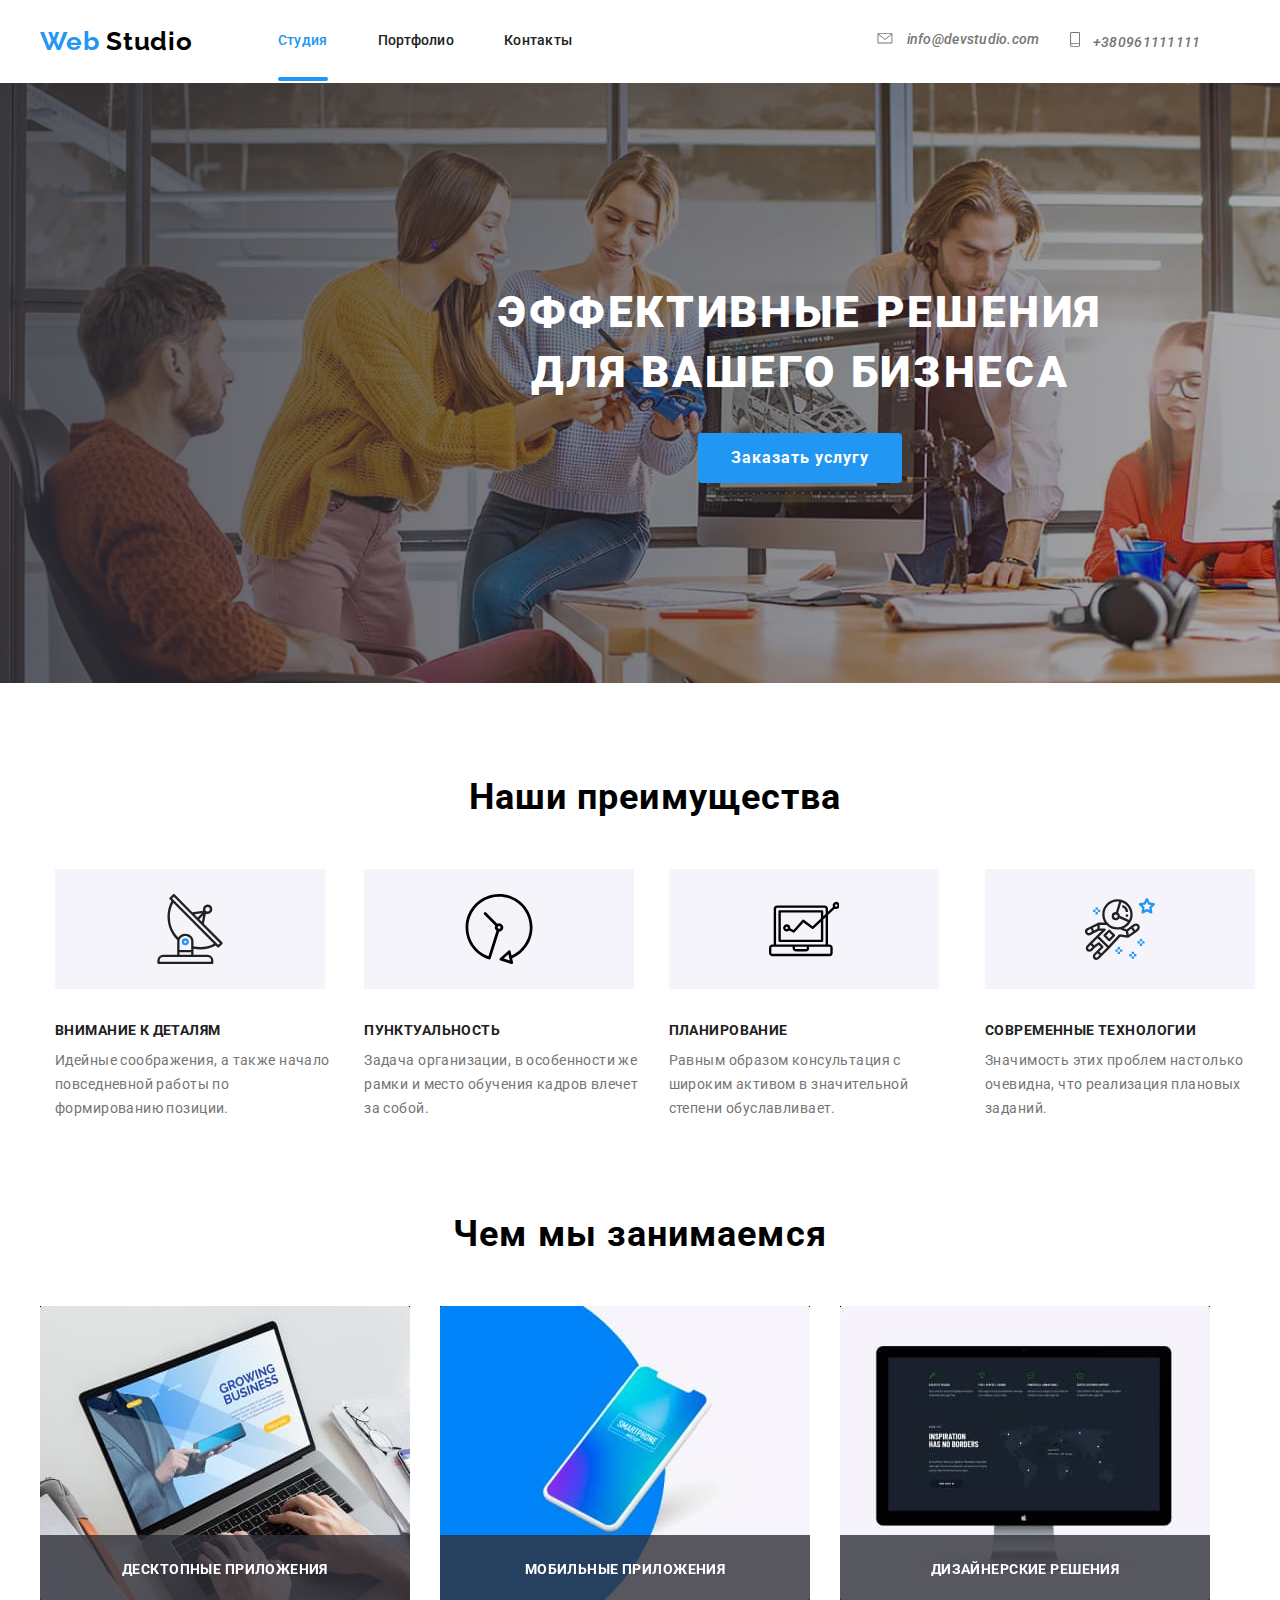
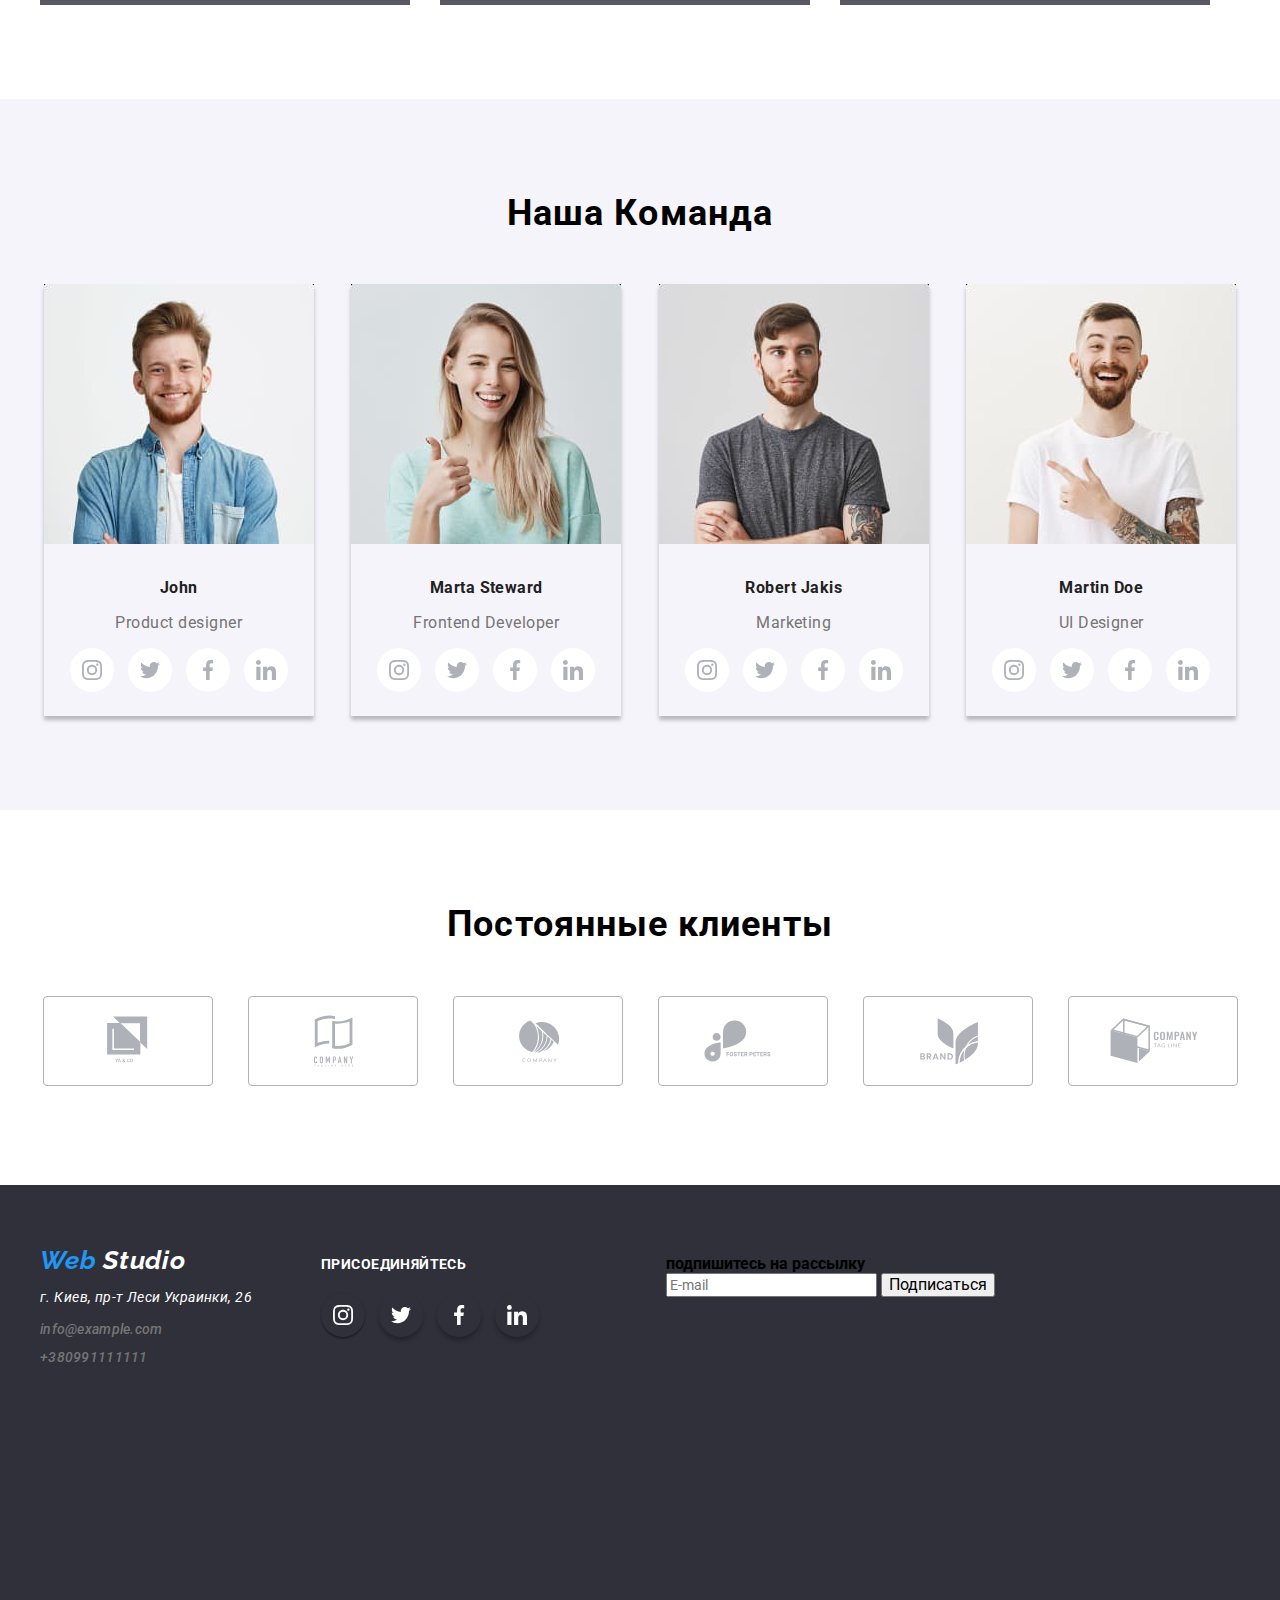
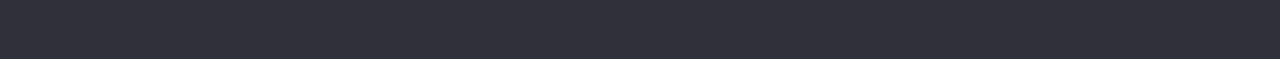
==== commit 398aa1db: "Оформляет секцию "наши клиенты" ,исправляет ошибки." ====
--- a/index.html
+++ b/index.html
@@ -33,7 +33,7 @@
         <address>
           <ul class="list auth-nav">
             <li class="item mail-adress">
-              <a href="mailto:info@devstudio.com" class="link ">
+              <a href="mailto:info@devstudio.com" class="link contact ">
                 <svg class="mail-svg" aria-label="маленький конверт">
                   <use href="./images/sprite.svg#icon-envelope"></use>
                 </svg>
@@ -41,7 +41,7 @@
               >
             </li>
             <li class="item phone">
-              <a href="tel:+380961111111" class="link ">
+              <a href="tel:+380961111111" class="link contact ">
                 <svg class="tel-svg" aria-label="маленький телефон">
                   <use href="./images/sprite.svg#icon-smartphone"></use>
                 </svg>
@@ -121,7 +121,7 @@
     <section class="element container">
       <div class="container">
         <h2 class="section-title">Наши преимущества</h2>
-        <ul class="list">
+        <ul class="list element-advantage">
           <li class="background-item antenn">
             <div >
               <svg class="advantage-svg" aria-label="иконка антена">
@@ -537,10 +537,10 @@
         <address>
           <div class="footer-contact">
             <ul class="list">
-              <li>
+              <li class="foot-logo">
                 <a href="" class="logo"
-                  ><span class="web-foot">Web</span>
-                  <span class="studio-foot">Studio</span>
+                  ><span class="foot-web">Web</span>
+                  <span class="foot-studio">Studio</span>
                 </a>
               </li>
               <li class="adress-contact">г. Киев, пр-т Леси Украинки, 26</li>
--- a/css/styles.css
+++ b/css/styles.css
@@ -661,22 +661,22 @@
   padding-bottom: 60px;
 }
 /* Секция- Наши клиенты */
-.flex-block {
-  display: flex;
-}
-.flex-block ul {
+/* .flex-block {
+  display: flex;
+} */
+/* .flex-block ul {
   display: flex;
   justify-content: space-around;
-}
-.clients li + li {
+} */
+/* .clients li + li {
   margin-left: 30px;
-}
-.clients {
+} */
+/* .clients {
   margin-bottom: 94px;
-}
-.clients-title {
+} */
+/* .clients-title {
   margin-bottom: 50px;
-}
+} */
 .ouver-clients {
   color: #afb1b8;
   transition: color 250ms cubic-bezier(0.4, 0, 0.2, 1);
--- a/css/main.css
+++ b/css/main.css
@@ -48,6 +48,18 @@
   color: #2196f3;
 }
 
+.contact {
+  color: #757575;
+  -webkit-transition: color 250ms cubic-bezier(0.4, 0, 0.2, 1);
+  transition: color 250ms cubic-bezier(0.4, 0, 0.2, 1);
+}
+
+.contact:hover, .contact:focus {
+  color: #2196f3;
+  -webkit-transition: translate(color);
+  transition: translate(color);
+}
+
 .is-hidden {
   opacity: 0;
   pointer-events: none;
@@ -119,7 +131,7 @@
   margin-right: 50px;
 }
 
-.site-nav .item:last-child {
+.item:last-child {
   margin-right: 0px;
 }
 
@@ -478,13 +490,13 @@
   margin-bottom: 50px;
 }
 
-ul {
-  display: -webkit-box;
-  display: -ms-flexbox;
-  display: flex;
-}
-
-ul li + li {
+.element-advantage {
+  display: -webkit-box;
+  display: -ms-flexbox;
+  display: flex;
+}
+
+.element-advantage li + li {
   margin-left: 30px;
 }
 
@@ -676,4 +688,174 @@
 .social-svg {
   fill: currentColor;
 }
+
+.flex-block {
+  display: -webkit-box;
+  display: -ms-flexbox;
+  display: flex;
+  margin-bottom: 94px;
+}
+
+.flex-block div .clients-title {
+  margin-bottom: 50px;
+}
+
+.flex-block ul {
+  display: -webkit-box;
+  display: -ms-flexbox;
+  display: flex;
+  -ms-flex-pack: distribute;
+      justify-content: space-around;
+}
+
+.flex-block ul li + li {
+  margin-left: 30px;
+}
+
+.ouver-clients {
+  color: #afb1b8;
+  -webkit-transition: color 250ms cubic-bezier(0.4, 0, 0.2, 1);
+  transition: color 250ms cubic-bezier(0.4, 0, 0.2, 1);
+}
+
+.ouver-clients:hover, .ouver-clients:focus {
+  color: #2196f3;
+}
+
+.clients-svg {
+  border: 1px solid #afb1b8;
+  -webkit-box-sizing: border-box;
+          box-sizing: border-box;
+  border-radius: 4px;
+  fill: currentColor;
+  -webkit-transition: border 250ms cubic-bezier(0.4, 0, 0.2, 1);
+  transition: border 250ms cubic-bezier(0.4, 0, 0.2, 1);
+}
+
+.clients-svg:hover, .clients-svg:focus {
+  border: 1px solid #2196f3;
+}
+
+.visit {
+  background-color: #2f303a;
+  padding-top: 60px;
+  padding-bottom: 60px;
+}
+
+.test {
+  display: -webkit-box;
+  display: -ms-flexbox;
+  display: flex;
+  /* justify-content: space-between; */
+  -webkit-box-align: baseline;
+      -ms-flex-align: baseline;
+          align-items: baseline;
+}
+
+.footer-contact {
+  display: -webkit-box;
+  display: -ms-flexbox;
+  display: flex;
+}
+
+.footer-contact ul {
+  display: -webkit-box;
+  display: -ms-flexbox;
+  display: flex;
+  -webkit-box-orient: vertical;
+  -webkit-box-direction: normal;
+      -ms-flex-direction: column;
+          flex-direction: column;
+}
+
+.footer-contact ul li {
+  margin-bottom: 10px;
+}
+
+.logo .foot-web {
+  color: #2196f3;
+}
+
+.logo .foot-studio {
+  color: #ffffff;
+}
+
+ul .adress-contact {
+  color: #ffffff;
+  font-weight: 400;
+  font-size: 14px;
+  line-height: 1.7;
+  letter-spacing: 0.03em;
+}
+
+.foot-link {
+  margin-left: 69px;
+}
+
+.call {
+  color: #ffffff;
+  font-weight: 700;
+  font-size: 14px;
+  line-height: 1.14;
+  letter-spacing: 0.03em;
+  text-transform: uppercase;
+  text-align: left;
+}
+
+.foot-social {
+  display: -webkit-inline-box;
+  display: -ms-inline-flexbox;
+  display: inline-flex;
+  -webkit-box-pack: center;
+      -ms-flex-pack: center;
+          justify-content: center;
+  -webkit-box-align: center;
+      -ms-flex-align: center;
+          align-items: center;
+  text-align: center;
+  padding: 0px;
+  margin-top: 20px;
+  margin-bottom: 40px;
+  width: 44px;
+  height: 44px;
+  color: white;
+  border: none;
+  border-radius: 50%;
+  -webkit-transition: background-color 250ms cubic-bezier(0.4, 0, 0.2, 1);
+  transition: background-color 250ms cubic-bezier(0.4, 0, 0.2, 1);
+}
+
+.foot-social:nth-child(-n + 3) {
+  margin-right: 10px;
+}
+
+.foot-social:hover, .foot-social:focus {
+  background-color: #2196f3;
+}
+
+.inst {
+  background-color: #2f303a;
+  -webkit-box-shadow: 0px 2px 1px rgba(0, 0, 0, 0.2), 0px 1px 1px rgba(0, 0, 0, 0.14), 0px 1px 3px rgba(0, 0, 0, 0.12);
+          box-shadow: 0px 2px 1px rgba(0, 0, 0, 0.2), 0px 1px 1px rgba(0, 0, 0, 0.14), 0px 1px 3px rgba(0, 0, 0, 0.12);
+}
+
+.face {
+  background-color: #2f303a;
+  -webkit-box-shadow: 0px 4px 4px rgba(0, 0, 0, 0.25);
+          box-shadow: 0px 4px 4px rgba(0, 0, 0, 0.25);
+}
+
+.linked-in {
+  background-color: #2f303a;
+  -webkit-box-sizing: border-box;
+          box-sizing: border-box;
+  -webkit-box-shadow: 0px 4px 4px rgba(0, 0, 0, 0.25);
+          box-shadow: 0px 4px 4px rgba(0, 0, 0, 0.25);
+}
+
+.twitt {
+  background-color: #2f303a;
+  -webkit-box-shadow: 0px 4px 4px rgba(0, 0, 0, 0.25);
+          box-shadow: 0px 4px 4px rgba(0, 0, 0, 0.25);
+}
 /*# sourceMappingURL=main.css.map */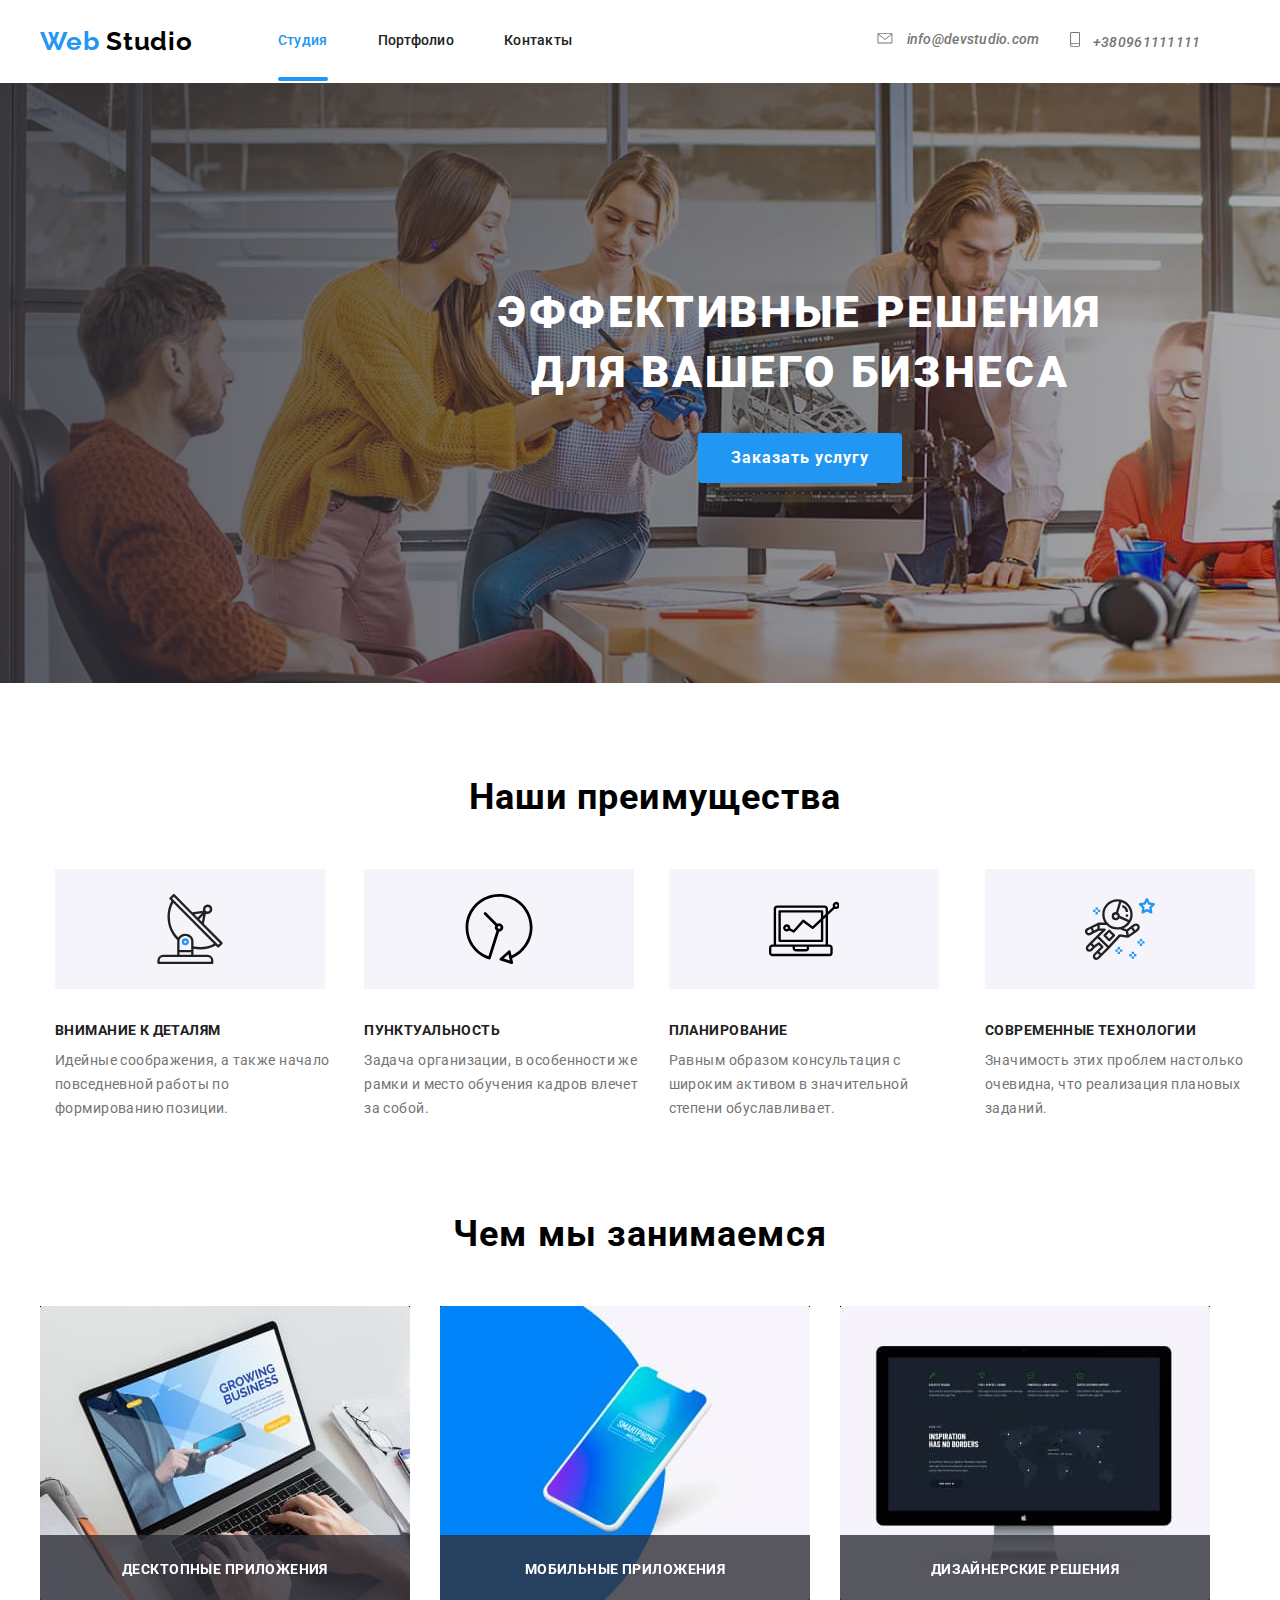
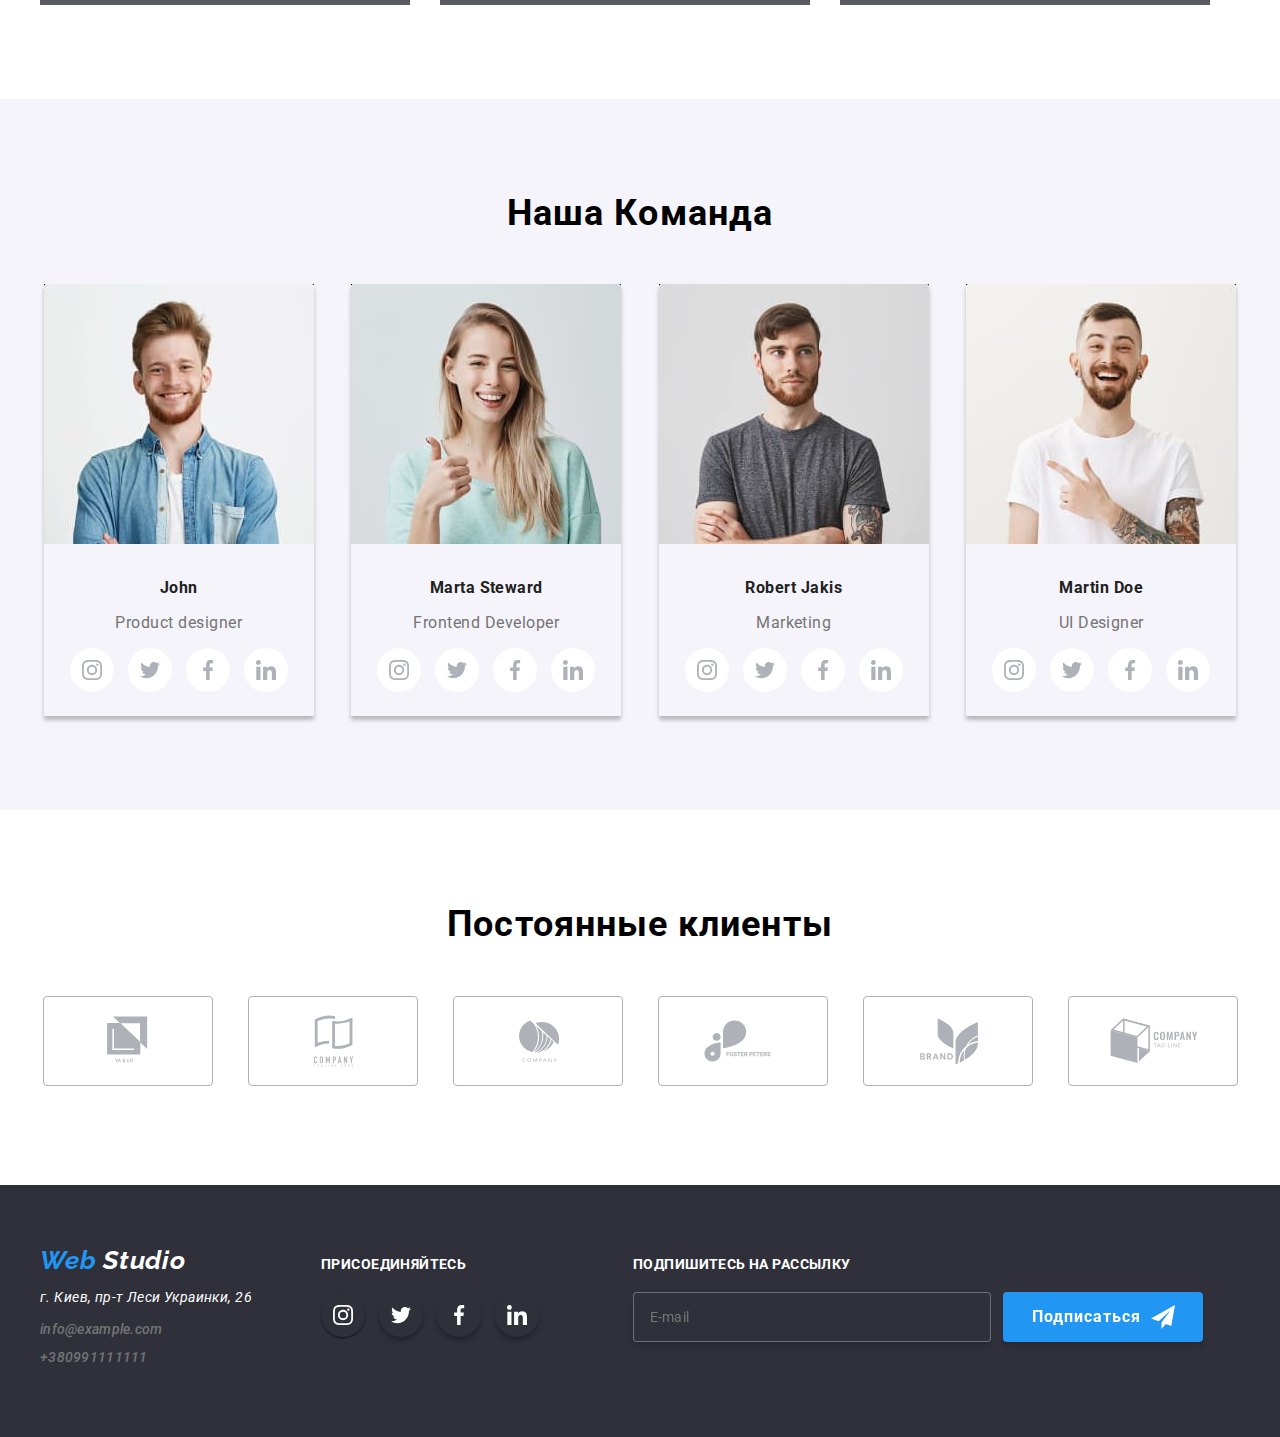
==== commit 9c3909bc: "Заканчивает оформление " Студия " через SASS." ====
--- a/index.html
+++ b/index.html
@@ -616,7 +616,7 @@
               class="email-input"
               placeholder="E-mail"
             />
-            <label for="email-adress" class="email-adress"> </label>
+            <label for="email-adress" > </label>
             <button type="button" class="subscribe-button">
               Подписаться<span class="icon-send"></span>
             </button>
--- a/css/main.css
+++ b/css/main.css
@@ -839,7 +839,8 @@
           box-shadow: 0px 2px 1px rgba(0, 0, 0, 0.2), 0px 1px 1px rgba(0, 0, 0, 0.14), 0px 1px 3px rgba(0, 0, 0, 0.12);
 }
 
-.face {
+.face,
+.twitt {
   background-color: #2f303a;
   -webkit-box-shadow: 0px 4px 4px rgba(0, 0, 0, 0.25);
           box-shadow: 0px 4px 4px rgba(0, 0, 0, 0.25);
@@ -853,9 +854,94 @@
           box-shadow: 0px 4px 4px rgba(0, 0, 0, 0.25);
 }
 
-.twitt {
+.subscribe-form {
+  display: -webkit-box;
+  display: -ms-flexbox;
+  display: flex;
+  -webkit-box-orient: vertical;
+  -webkit-box-direction: normal;
+      -ms-flex-direction: column;
+          flex-direction: column;
+  margin-left: 94px;
+  width: 570px;
+  height: 86px;
+}
+
+.subscribe-form .a-call {
+  margin-bottom: 20px;
+  color: #ffffff;
+  font-family: Roboto;
+  font-style: normal;
+  font-weight: bold;
+  font-size: 14px;
+  line-height: 16px;
+  letter-spacing: 0.03em;
+  text-transform: uppercase;
+}
+
+.email-adress {
+  position: relative;
+}
+
+.email-adress input {
+  position: relative;
+  width: 358px;
+  height: 50px;
+  padding-left: 16px;
   background-color: #2f303a;
-  -webkit-box-shadow: 0px 4px 4px rgba(0, 0, 0, 0.25);
-          box-shadow: 0px 4px 4px rgba(0, 0, 0, 0.25);
+  color: rgba(255, 255, 255, 0.6);
+  border: 1px solid rgba(255, 255, 255, 0.3);
+  border-radius: 4px;
+  -webkit-box-sizing: border-box;
+          box-sizing: border-box;
+  -webkit-box-shadow: 0px 4px 4px rgba(0, 0, 0, 0.15);
+          box-shadow: 0px 4px 4px rgba(0, 0, 0, 0.15);
+}
+
+.email-adress label {
+  position: absolute;
+  top: 15px;
+  left: 16px;
+  font-family: Roboto;
+  font-style: normal;
+  font-weight: 400;
+  font-size: 16px;
+  line-height: 20px;
+  letter-spacing: 0.03em;
+  color: rgba(255, 255, 255, 0.6);
+}
+
+.subscribe-button {
+  position: absolute;
+  top: 0px;
+  left: 370px;
+  width: 200px;
+  height: 50px;
+  padding-left: 29px;
+  padding-right: 62px;
+  background-color: #2196f3;
+  -webkit-box-shadow: 0px 4px 4px rgba(0, 0, 0, 0.15);
+          box-shadow: 0px 4px 4px rgba(0, 0, 0, 0.15);
+  border: 1px solid var(--accent-color);
+  border-radius: 4px;
+  cursor: pointer;
+  font-family: Roboto;
+  font-style: 400;
+  font-weight: 700;
+  font-size: 16px;
+  line-height: 30px;
+  letter-spacing: 0.06em;
+  color: #ffffff;
+}
+
+.subscribe-button .icon-send {
+  display: block;
+  position: absolute;
+  top: 13px;
+  right: 28px;
+  width: 24px;
+  height: 24px;
+  margin-left: 10px;
+  background-image: url(../images/icon-send.svg);
 }
 /*# sourceMappingURL=main.css.map */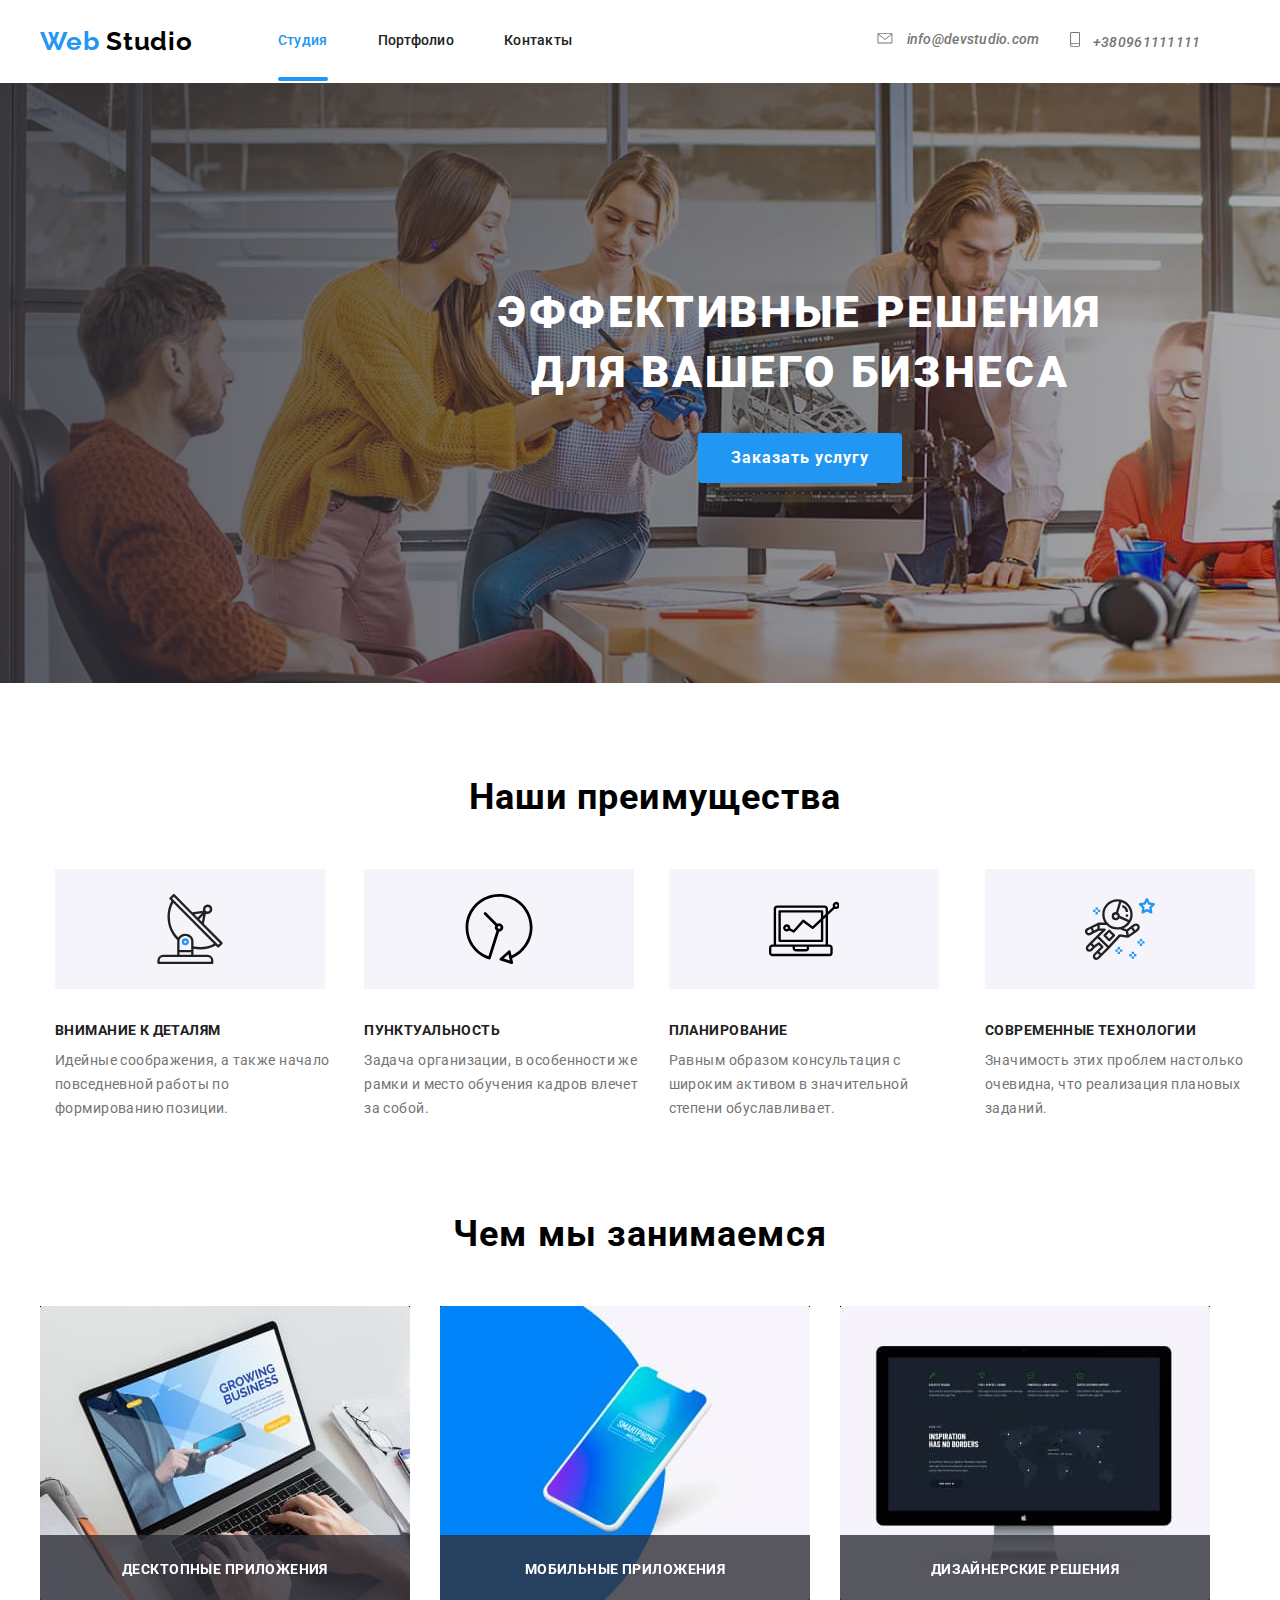
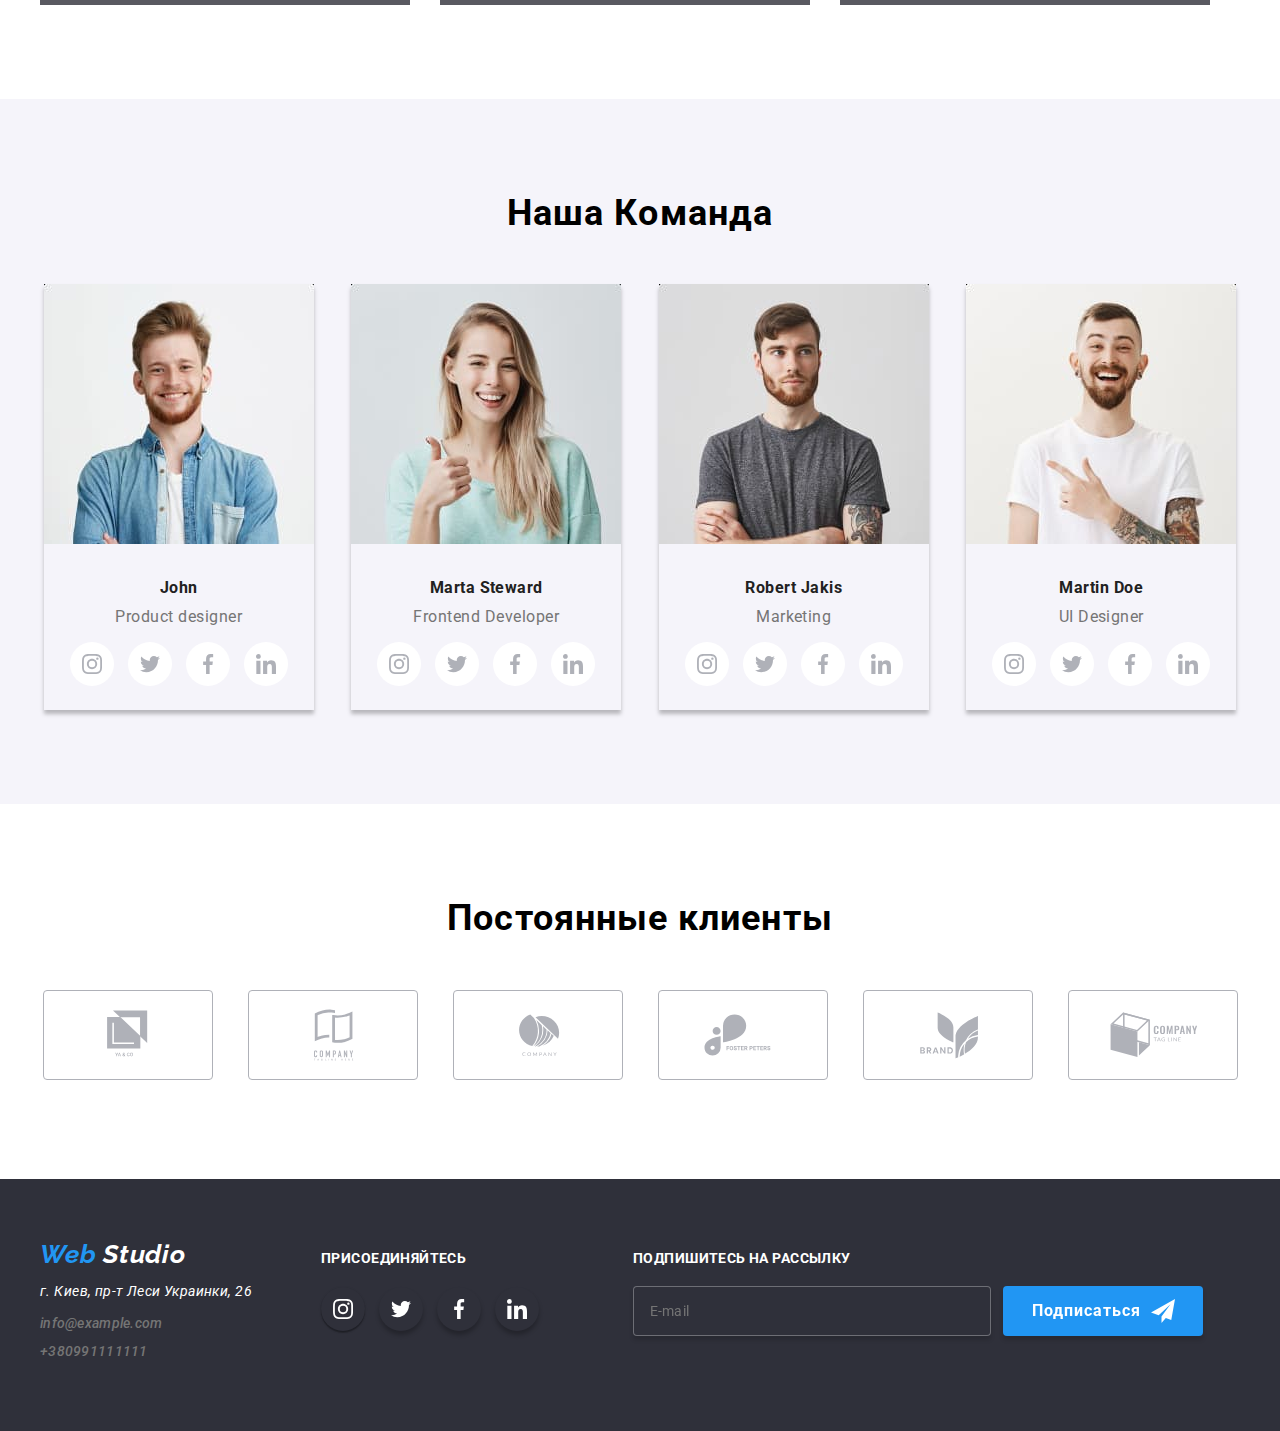
==== commit 198e521d: "Оформляет Портфолио через SASS" ====
--- a/index.html
+++ b/index.html
@@ -14,6 +14,7 @@
     />
     <!-- <link rel="stylesheet" href="./css/styles.css" /> -->
     <link rel="stylesheet" href="./css/main.css">
+    <!-- <link rel="stylesheet" href="./dist/css/main.min.css"> -->
   </head>
 
   <body>
--- a/css/styles.css
+++ b/css/styles.css
@@ -895,9 +895,9 @@
 
 }
 /* Стиллизация страницы "Портфолио" */
-.navigation-portfolio {
+/* .navigation-portfolio {
   margin-bottom: 93px;
-}
+} */
 h1,
 h2,
 h3,
@@ -905,18 +905,18 @@
   margin-top: 0px;
   margin-bottom: 0px;
 }
-.gallery {
+/* .gallery {
   display: flex;
   margin-bottom: 94px;
   /* outline: 1px solid tomato; */
-}
-.gallery .portfolio-item {
+} */
+/* .gallery .portfolio-item {
   display: flex;
   justify-content: center;
-}
-.gallery h1 {
-  text-align: center;
-}
+} */
+/* .gallery h1 {
+  text-align: center;
+} */
 /* Кнопки портфолио */
 .portfolio-item li + li {
   margin-left: 8px;
--- a/css/main.css
+++ b/css/main.css
@@ -91,6 +91,14 @@
   font-size: 14px;
   line-height: 16px;
   letter-spacing: 0.01em;
+}
+
+h1,
+h2,
+h3,
+p {
+  margin-top: 0px;
+  margin-bottom: 0px;
 }
 
 .navigation-link {
@@ -944,4 +952,150 @@
   margin-left: 10px;
   background-image: url(../images/icon-send.svg);
 }
+
+.gallery {
+  display: -webkit-box;
+  display: -ms-flexbox;
+  display: flex;
+  margin-bottom: 94px;
+}
+
+.gallery h1 {
+  text-align: center;
+}
+
+.navigation-portfolio {
+  margin-bottom: 93px;
+}
+
+.portfolio-item {
+  display: -webkit-box;
+  display: -ms-flexbox;
+  display: flex;
+  -webkit-box-pack: center;
+      -ms-flex-pack: center;
+          justify-content: center;
+}
+
+.portfolio-item li + li {
+  margin-left: 8px;
+  margin-bottom: 34px;
+}
+
+.portfolio-button {
+  border-style: none;
+  color: #212121;
+  background-color: #f5f4fa;
+  cursor: pointer;
+  font-family: Roboto;
+  font-weight: 500;
+  font-size: 16px;
+  line-height: 1.6;
+  text-align: center;
+  letter-spacing: 0.03em;
+  min-width: 73px;
+  min-height: 38px;
+  border-radius: 4px;
+  padding: 6px 22px;
+  -webkit-transition: background-color 250ms cubic-bezier(0.4, 0, 0.2, 1);
+  transition: background-color 250ms cubic-bezier(0.4, 0, 0.2, 1);
+}
+
+.portfolio-button:hover, .portfolio-button:focus {
+  background-color: #2196f3;
+  color: #ffffff;
+}
+
+.flex-gallery {
+  display: -webkit-box;
+  display: -ms-flexbox;
+  display: flex;
+  -ms-flex-wrap: wrap;
+      flex-wrap: wrap;
+  -webkit-box-pack: center;
+      -ms-flex-pack: center;
+          justify-content: center;
+}
+
+.flex-gallery .gallery-item {
+  width: 370px;
+  height: 404px;
+  margin-right: 30px;
+  margin-bottom: 30px;
+  -webkit-box-shadow: 0px 4px 4px rgba(0, 0, 0, 0.25);
+          box-shadow: 0px 4px 4px rgba(0, 0, 0, 0.25);
+}
+
+.flex-gallery .gallery-item:nth-child(3n) {
+  margin-right: 0px;
+}
+
+.flex-gallery .gallery-item:nth-last-child(-n + 3) {
+  margin-bottom: 0px;
+}
+
+.flex-gallery .portfolio-title {
+  margin-left: 24px;
+  color: #212121;
+  font-weight: 700;
+  font-size: 18px;
+  line-height: 2;
+  letter-spacing: 0.06em;
+}
+
+.flex-gallery .portfolio-service {
+  margin-left: 24px;
+  color: #757575;
+  font-weight: 400;
+  font-size: 16px;
+  line-height: 1.9;
+  letter-spacing: 0.03em;
+}
+
+.product {
+  margin-bottom: 20px;
+  position: relative;
+  overflow: hidden;
+}
+
+.product .overlay {
+  display: -webkit-box;
+  display: -ms-flexbox;
+  display: flex;
+  position: absolute;
+  text-align: center;
+  -webkit-box-align: center;
+      -ms-flex-align: center;
+          align-items: center;
+  width: 100%;
+  height: 100%;
+  background-color: rgba(33, 150, 243, 0.9);
+  color: #ffffff;
+  top: 0;
+  left: 0;
+  -webkit-transform: translateY(100%);
+          transform: translateY(100%);
+  opacity: 0;
+  -webkit-transition: opacity 250ms cubic-bezier(0.4, 0, 0.2, 1), -webkit-transform 250ms cubic-bezier(0.4, 0, 0.2, 1);
+  transition: opacity 250ms cubic-bezier(0.4, 0, 0.2, 1), -webkit-transform 250ms cubic-bezier(0.4, 0, 0.2, 1);
+  transition: transform 250ms cubic-bezier(0.4, 0, 0.2, 1), opacity 250ms cubic-bezier(0.4, 0, 0.2, 1);
+  transition: transform 250ms cubic-bezier(0.4, 0, 0.2, 1), opacity 250ms cubic-bezier(0.4, 0, 0.2, 1), -webkit-transform 250ms cubic-bezier(0.4, 0, 0.2, 1);
+}
+
+.gallery-item:hover .overlay {
+  -webkit-transform: translateY(0);
+          transform: translateY(0);
+  opacity: 1;
+}
+
+.text-overlay {
+  margin-left: 24px;
+  margin-right: 24px;
+  font-family: Roboto;
+  font-style: normal;
+  font-weight: 400;
+  font-size: 18px;
+  line-height: 1.5;
+  letter-spacing: 0.03em;
+}
 /*# sourceMappingURL=main.css.map */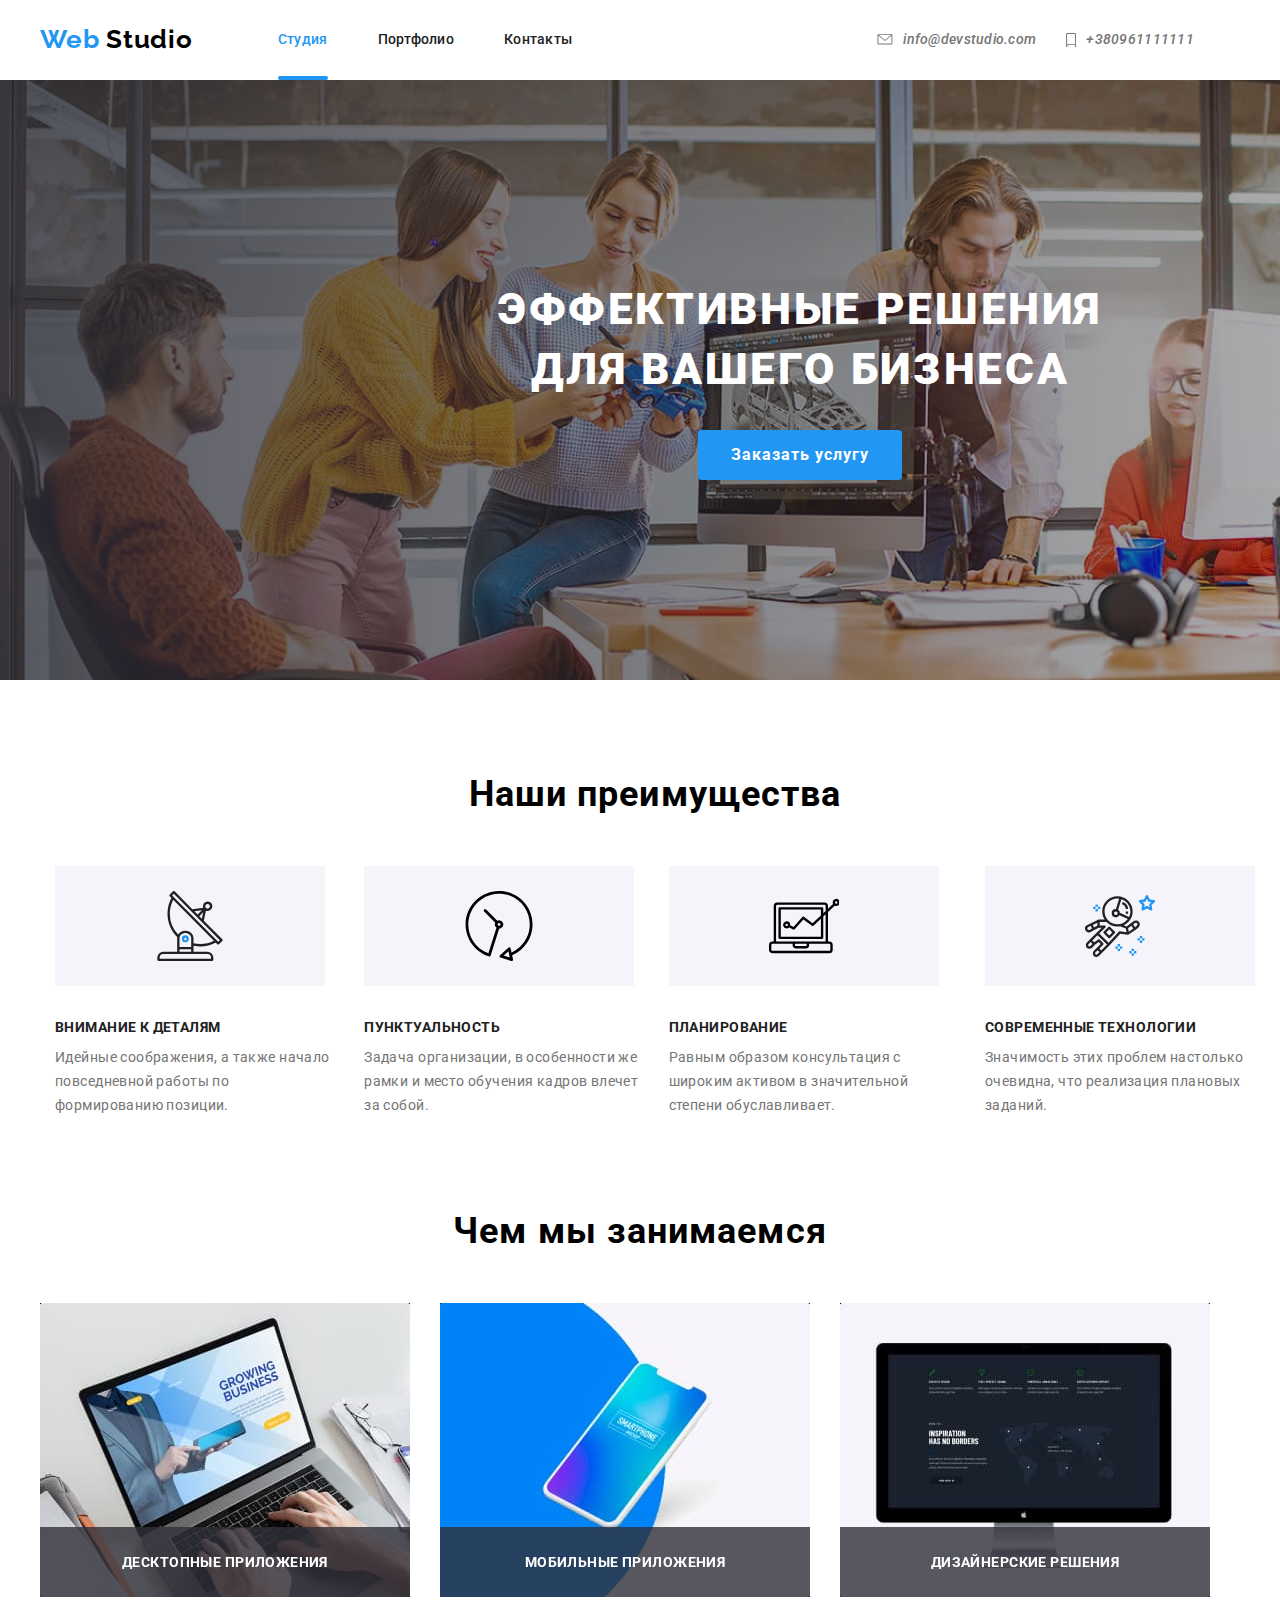
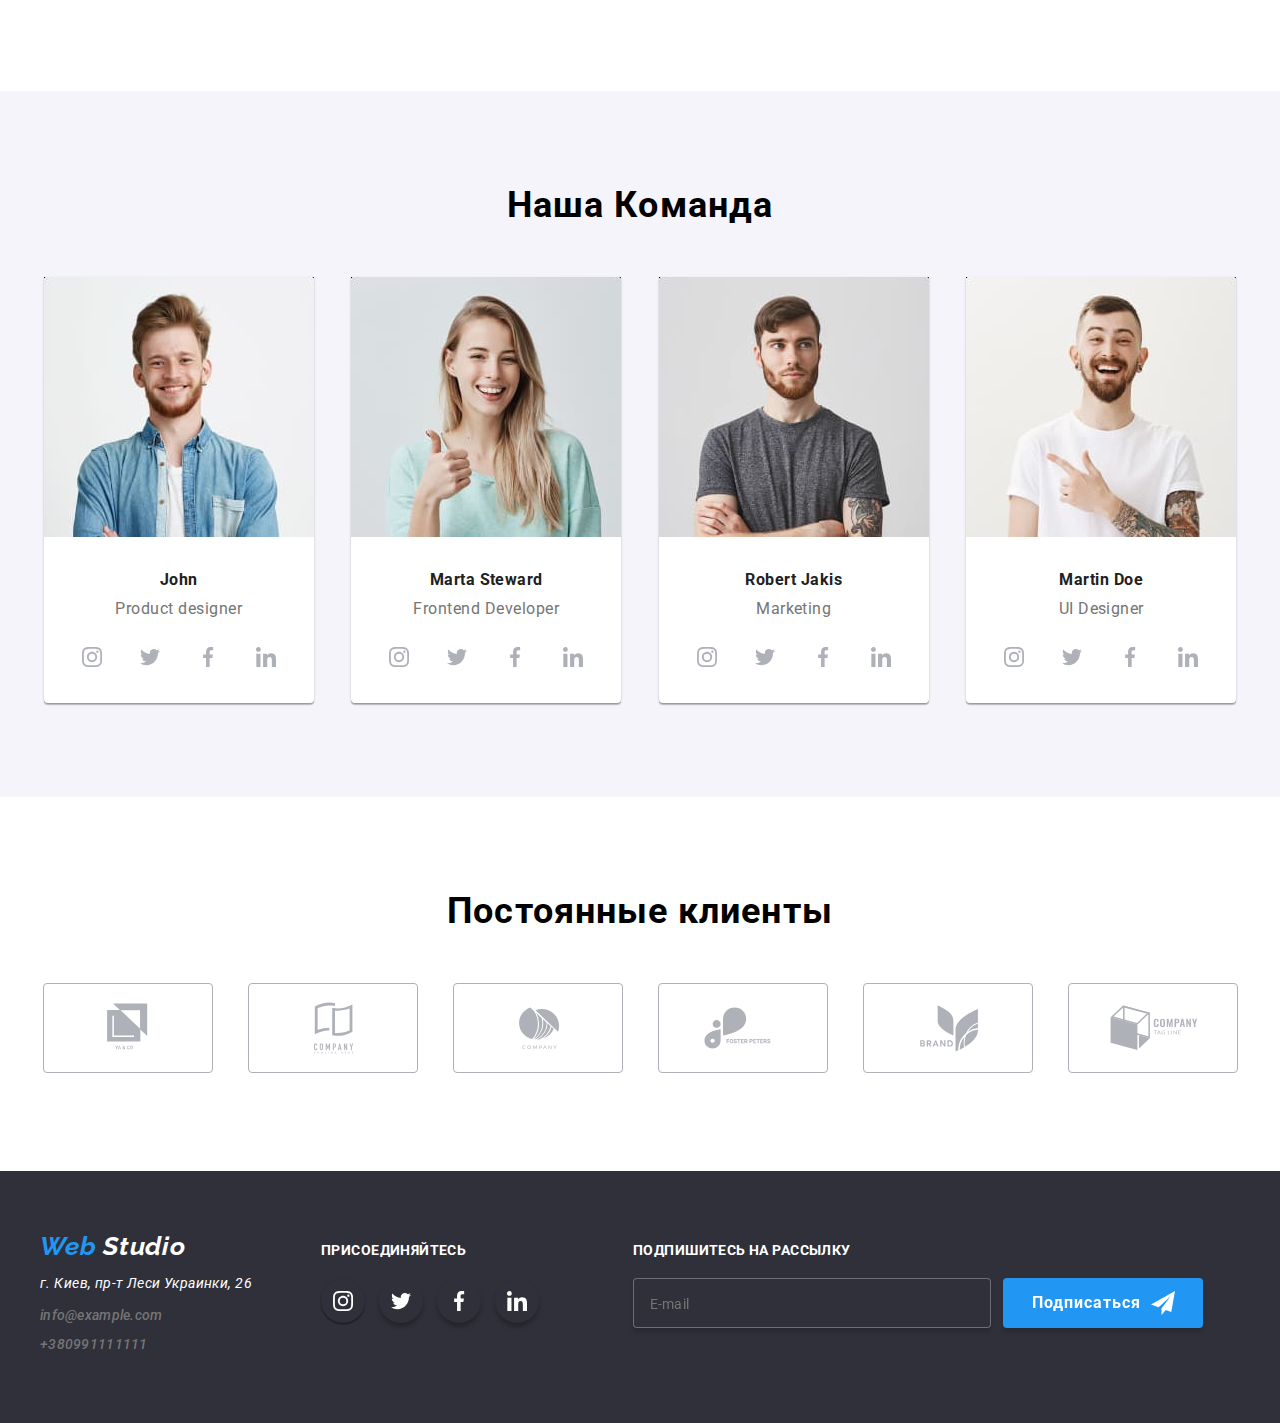
==== commit e2506ad9: "Исправляет ошибки Д.З №7" ====
--- a/index.html
+++ b/index.html
@@ -12,9 +12,8 @@
       rel="stylesheet"
       href="https://cdnjs.cloudflare.com/ajax/libs/modern-normalize/0.6.0/modern-normalize.min.css"
     />
-    <!-- <link rel="stylesheet" href="./css/styles.css" /> -->
-    <link rel="stylesheet" href="./css/main.css">
-    <!-- <link rel="stylesheet" href="./dist/css/main.min.css"> -->
+    <!-- <link rel="stylesheet" href="./css/main.css"> -->
+    <link rel="stylesheet" href="./css/main.min.css">
   </head>
 
   <body>
@@ -34,7 +33,7 @@
         <address>
           <ul class="list auth-nav">
             <li class="item mail-adress">
-              <a href="mailto:info@devstudio.com" class="link contact ">
+              <a href="mailto:info@devstudio.com" class="link contact email-contact">
                 <svg class="mail-svg" aria-label="маленький конверт">
                   <use href="./images/sprite.svg#icon-envelope"></use>
                 </svg>
@@ -180,17 +179,17 @@
         <h2 class="services-title">Чем мы занимаемся</h2>
         <ul class="list">
           <li class="service-item">
-            <img src="./images/computer.jpg " alt="Компьютер" />
+            <img src="./images/computer.jpg " alt="Компьютер" class="service-image" />
 
             <a href="" class="services">Десктопные приложения</a>
           </li>
           <li class="service-item">
-            <img src="./images/phone.jpg" alt="телефон" />
+            <img src="./images/phone.jpg" alt="телефон" class="service-image" />
 
             <a href="" class="services">Мобильные приложения</a>
           </li>
           <li class="service-item">
-            <img src="./images/monitor.jpg" alt="монитор" />
+            <img src="./images/monitor.jpg" alt="монитор" class="service-image" />
 
             <a href="" class="services">Дизайнерские решения</a>
           </li>
--- a/css/main.css
+++ b/css/main.css
@@ -144,7 +144,12 @@
 }
 
 .item .link {
-  display: block;
+  display: -webkit-inline-box;
+  display: -ms-inline-flexbox;
+  display: inline-flex;
+  -webkit-box-align: center;
+      -ms-flex-align: center;
+          align-items: center;
   padding-top: 32px;
   padding-bottom: 32px;
 }
@@ -553,6 +558,10 @@
   padding-left: 0px;
 }
 
+.service-image {
+  display: block;
+}
+
 .service-item + .service-item {
   margin-left: 30px;
 }
@@ -656,8 +665,10 @@
 .social-list .marta,
 .social-list .robert,
 .social-list .martin {
-  -webkit-box-shadow: 0px 4px 4px rgba(0, 0, 0, 0.25);
-          box-shadow: 0px 4px 4px rgba(0, 0, 0, 0.25);
+  background: #FFFFFF;
+  -webkit-box-shadow: 0px 2px 1px rgba(0, 0, 0, 0.2), 0px 1px 1px rgba(0, 0, 0, 0.14), 0px 1px 3px rgba(0, 0, 0, 0.12);
+          box-shadow: 0px 2px 1px rgba(0, 0, 0, 0.2), 0px 1px 1px rgba(0, 0, 0, 0.14), 0px 1px 3px rgba(0, 0, 0, 0.12);
+  border-radius: 0px 0px 4px 4px;
 }
 
 .social-link {
@@ -754,7 +765,6 @@
   display: -webkit-box;
   display: -ms-flexbox;
   display: flex;
-  /* justify-content: space-between; */
   -webkit-box-align: baseline;
       -ms-flex-align: baseline;
           align-items: baseline;
@@ -953,6 +963,10 @@
   background-image: url(../images/icon-send.svg);
 }
 
+.portfolio-header {
+  border-bottom: 1px solid #ECECEC;
+}
+
 .gallery {
   display: -webkit-box;
   display: -ms-flexbox;
@@ -1056,6 +1070,10 @@
   margin-bottom: 20px;
   position: relative;
   overflow: hidden;
+}
+
+.product img {
+  display: block;
 }
 
 .product .overlay {
--- a/css/main.min.css
+++ b/css/main.min.css
@@ -0,0 +1,2 @@
+body{background-color:#fff;font-family:Roboto,sans-serif;margin:0px}h2{font-weight:700;font-size:36px;line-height:1.16;text-align:center;letter-spacing:0.03em;margin-top:0px;margin-bottom:0px}.container{width:1230px;margin-left:auto;margin-right:auto;padding-left:15px;padding-right:15px}.visually-hidden{visibility:hidden}.list{list-style:none;margin-top:0px;margin-bottom:0px;padding-left:0px}.link{color:#212121;text-decoration:none;font-weight:500;font-size:14px;line-height:1.14;letter-spacing:0.02em;-webkit-transition:color 250ms cubic-bezier(0.4, 0, 0.2, 1);transition:color 250ms cubic-bezier(0.4, 0, 0.2, 1)}.link:hover,.link:focus{color:#2196f3}.contact{color:#757575;-webkit-transition:color 250ms cubic-bezier(0.4, 0, 0.2, 1);transition:color 250ms cubic-bezier(0.4, 0, 0.2, 1)}.contact:hover,.contact:focus{color:#2196f3;-webkit-transition:translate(color);transition:translate(color)}.is-hidden{opacity:0;pointer-events:none;translate:transition}::-webkit-input-placeholder{font-family:Roboto;font-style:normal;font-weight:normal;font-size:14px;line-height:16px;letter-spacing:0.01em}::-moz-placeholder{font-family:Roboto;font-style:normal;font-weight:normal;font-size:14px;line-height:16px;letter-spacing:0.01em}:-ms-input-placeholder{font-family:Roboto;font-style:normal;font-weight:normal;font-size:14px;line-height:16px;letter-spacing:0.01em}h1,h2,h3,p{margin-top:0px;margin-bottom:0px}.navigation-link{display:-webkit-box;display:-ms-flexbox;display:flex;-webkit-box-align:center;-ms-flex-align:center;align-items:center;margin-bottom:0px}.logo{text-decoration:none;font-family:Raleway,sans-serif;font-weight:700;font-size:26px;line-height:1.2;letter-spacing:0.03em}.logo-web{color:#2196f3}.logo-studio{color:#000}.site-nav{display:-webkit-box;display:-ms-flexbox;display:flex;margin-left:85px}.site-nav li{margin-right:50px}.item:last-child{margin-right:0px}.item .link{display:-webkit-inline-box;display:-ms-inline-flexbox;display:inline-flex;-webkit-box-align:center;-ms-flex-align:center;align-items:center;padding-top:32px;padding-bottom:32px}.item .current{color:#2196f3;position:relative}.item .current::after{content:'';display:block;width:100%;height:4px;background-color:#2196f3;border-radius:2px;position:absolute;left:0;bottom:0}.auth-nav{display:-webkit-box;display:-ms-flexbox;display:flex;margin-left:305px}.auth-nav .item+.item{margin-left:30px}.auth-nav .mail-svg{width:16px;height:11.2px;margin-right:10px;fill:currentColor}.auth-nav .tel-svg{width:10px;height:14.94px;margin-right:10px;fill:currentColor}.hero{text-align:center;margin:auto;padding:auto;margin-bottom:94px;width:1600px;height:600px;padding:200px 480px 280px 480px;background-image:-webkit-gradient(linear, left top, right top, from(rgba(47,48,58,0.8)), to(rgba(0,0,0,0.25))),url(../images/header-img.jpg);background-image:linear-gradient(to right, rgba(47,48,58,0.8), rgba(0,0,0,0.25)),url(../images/header-img.jpg)}.hero-button{display:inline-block;color:#fff;background-color:#2196f3;cursor:pointer;font-weight:700;font-size:16px;line-height:1.8;text-align:center;letter-spacing:0.06em;min-width:200px;min-height:50px;text-align:center;border-radius:4px;padding:10px 32px;border:1px solid transparent;-webkit-transition:background-color 250ms cubic-bezier(0.4, 0, 0.2, 1);transition:background-color 250ms cubic-bezier(0.4, 0, 0.2, 1)}.hero-button:focus{background-color:rgba(47,48,58,0.8)}.hero-title{color:#fff;margin-top:0px;margin-bottom:30px;font-family:Roboto;font-weight:900;font-size:44px;line-height:1.36;letter-spacing:0.06em;text-transform:uppercase}.backdrop{position:fixed;top:0;left:0;width:100%;height:100%;background-color:rgba(0,0,0,0.2);-webkit-transition:opacity 250ms cubic-bezier(0.4, 0, 0.2, 1);transition:opacity 250ms cubic-bezier(0.4, 0, 0.2, 1)}.modal{position:absolute;top:50%;left:50%;-webkit-transform:translate(-50%, -50%);transform:translate(-50%, -50%);width:528px;height:581px;background-color:#fff;-webkit-box-shadow:0px 2px 1px rgba(0,0,0,0.2),0px 1px 1px rgba(0,0,0,0.14),0px 1px 3px rgba(0,0,0,0.12);box-shadow:0px 2px 1px rgba(0,0,0,0.2),0px 1px 1px rgba(0,0,0,0.14),0px 1px 3px rgba(0,0,0,0.12);border:1px solid rgba(0,0,0,0.2);border-radius:4px}.modal-title{display:block;text-align:center;margin-top:40px;margin-bottom:30px;font-family:Roboto;font-style:400;font-weight:700;font-size:20px;line-height:1.1px;letter-spacing:0.03em}form{margin-left:auto;margin-right:auto;margin-bottom:20px;padding-bottom:20px;width:448px;height:324px}.form-field{display:-webkit-box;display:-ms-flexbox;display:flex;-webkit-box-orient:vertical;-webkit-box-direction:normal;-ms-flex-direction:column;flex-direction:column;position:relative;padding-bottom:28px}.form-field .form-label{position:absolute;top:12px;left:42px;font-family:Roboto;font-style:400;font-weight:400;font-size:14px;line-height:16px;letter-spacing:0.01em;-webkit-transition:top 250ms cubic-bezier(0.4, 0, 0.2, 1),left 250ms cubic-bezier(0.4, 0, 0.2, 1);transition:top 250ms cubic-bezier(0.4, 0, 0.2, 1),left 250ms cubic-bezier(0.4, 0, 0.2, 1)}.form-field:focus-within>.form-label{color:#2196f3;top:-25%;left:16px;-webkit-transform:transition;transform:transition}.form-field input{position:relative;width:448px;height:40px;padding-left:42px;border:1px solid rgba(0,0,0,0.2);border-radius:4px;-webkit-transition:border 250ms cubic-bezier(0.4, 0, 0.2, 1);transition:border 250ms cubic-bezier(0.4, 0, 0.2, 1)}.form-field input:hover{border:1px solid #2196f3}input:not(:placeholder-shown)+.form-label{color:#2196f3;top:-25%;left:16px;-webkit-transform:transition;transform:transition}.icon{position:absolute;top:11px;left:16px;width:18px;height:18px;-webkit-transition:fill 250ms cubic-bezier(0.4, 0, 0.2, 1);transition:fill 250ms cubic-bezier(0.4, 0, 0.2, 1)}.form-field:focus-within>.icon{fill:#2196f3;-webkit-transform:transition;transform:transition}.form-field textarea{resize:none;width:448px;height:120px;padding:20px;border:1px solid rgba(0,0,0,0.2);border-radius:4px;-webkit-transition:border 250ms cubic-bezier(0.4, 0, 0.2, 1);transition:border 250ms cubic-bezier(0.4, 0, 0.2, 1)}.form-field textarea:hover{border:1px solid #2196f3}.checkbox{position:fixed;display:inline-block;margin-left:51px;margin-right:51px;width:423px;height:24px;font-family:Roboto;font-style:normal;font-weight:normal;font-size:14px;line-height:0.6;letter-spacing:0.03em}.input-checkbox{-webkit-appearance:none;-moz-appearance:none;appearance:none;display:inline-block}.icon-checkbox{position:absolute;top:20%;left:0%;display:inline-block;width:16px;height:15px;background-color:#fff;border:2px solid #000;border-radius:2px;-webkit-transition:background-color 250ms cubic-bezier(0.4, 0, 0.2, 1),border 250ms cubic-bezier(0.4, 0, 0.2, 1);transition:background-color 250ms cubic-bezier(0.4, 0, 0.2, 1),border 250ms cubic-bezier(0.4, 0, 0.2, 1)}.input-checkbox:checked+.icon-checkbox{background-color:#2196f3;background-image:url(../../../images/vector.svg);background-size:contain;background-repeat:no-repeat;background-origin:border-box;border:2px solid #2196f3;border-radius:2px;-webkit-transform:transition;transform:transition}.checkbox-comment{display:inline-block;padding-left:21px;font-family:Roboto;font-style:normal;font-weight:normal;font-size:14px;line-height:1.7px;letter-spacing:0.03em}.checkbox-comment .modal-link{color:#2196f3}.to-send{position:absolute;bottom:40px;left:164px;width:200px;height:50px;cursor:pointer;background-color:#2196f3;-webkit-box-shadow:0px 4px 4px rgba(0,0,0,0.15);box-shadow:0px 4px 4px rgba(0,0,0,0.15);color:#fff;border:1px solid rgba(0,0,0,0.2);border-radius:4px;font-family:Roboto;font-style:normal;font-weight:bold;font-size:16px;line-height:0.5;letter-spacing:0.06em}.close{display:-webkit-box;display:-ms-flexbox;display:flex;-webkit-box-align:center;-ms-flex-align:center;align-items:center;position:absolute;top:8px;right:8px;width:30px;height:30px;cursor:pointer;background-color:white;border:1px solid rgba(0,0,0,0.2);border-radius:50%;-webkit-transition:fill 250ms cubic-bezier(0.4, 0, 0.2, 1);transition:fill 250ms cubic-bezier(0.4, 0, 0.2, 1)}.close:focus{fill:#2196f3;translate:transition}.close-icon{width:18px;height:18px}.element{margin-bottom:94px}.element div .section-title{margin-top:0px;margin-bottom:50px}.element-advantage{display:-webkit-box;display:-ms-flexbox;display:flex}.element-advantage li+li{margin-left:30px}.background-item p{margin-top:0px;margin-bottom:0px;color:#757575;font-weight:400;font-size:14px;line-height:1.7;letter-spacing:0.03em}.background-item h3{margin-top:0px;margin-bottom:0px;color:#212121;font-weight:700;font-size:14px;line-height:1.14;letter-spacing:0.03em;text-transform:uppercase;margin-bottom:10px}.advantage-svg{width:270px;height:120px;background-color:#f5f4fa;padding:25px 100px;margin-bottom:30px}.service{margin-bottom:94px}.service div .services-title{margin-bottom:50px}.service ul{display:-webkit-box;display:-ms-flexbox;display:flex;padding-left:0px}.service-image{display:block}.service-item+.service-item{margin-left:30px}.service-item{position:relative}.service-item .services{display:-webkit-box;display:-ms-flexbox;display:flex;-webkit-box-pack:center;-ms-flex-pack:center;justify-content:center;-webkit-box-align:center;-ms-flex-align:center;align-items:center;color:#fff;position:absolute;left:0;bottom:0;width:370px;height:70px;background-color:rgba(47,48,58,0.8);font-weight:700;font-size:14px;line-height:1.5;text-align:center;letter-spacing:0.03em;text-transform:uppercase;text-decoration:none;-webkit-transition:color 250ms cubic-bezier(0.4, 0, 0.2, 1),background-color 250ms cubic-bezier(0.4, 0, 0.2, 1);transition:color 250ms cubic-bezier(0.4, 0, 0.2, 1),background-color 250ms cubic-bezier(0.4, 0, 0.2, 1)}.service-item .services:hover,.service-item .services:focus{color:#2196f3;background-color:#2f303a}.ouver-team{background-color:#f5f4fa;margin-bottom:94px;padding-bottom:94px;padding-top:94px;display:-webkit-box;display:-ms-flexbox;display:flex}.ouver-team div ul{display:-webkit-box;display:-ms-flexbox;display:flex;padding-left:0px;-ms-flex-pack:distribute;justify-content:space-around}.ouver-team div .team-title{margin-bottom:50px}.ouver-team li+li{margin-left:30px}.name{margin-top:30px;color:#212121;font-weight:500;font-size:16px;line-height:1.18;text-align:center;letter-spacing:0.03em}.position{margin-top:10px;margin-bottom:0px;color:#757575;font-weight:400;font-size:16px;line-height:1.18;text-align:center;letter-spacing:0.03em}.social-list{display:-webkit-box;display:-ms-flexbox;display:flex;-webkit-box-pack:center;-ms-flex-pack:center;justify-content:center;padding:0px}.social-list .john,.social-list .marta,.social-list .robert,.social-list .martin{background:#FFFFFF;-webkit-box-shadow:0px 2px 1px rgba(0,0,0,0.2),0px 1px 1px rgba(0,0,0,0.14),0px 1px 3px rgba(0,0,0,0.12);box-shadow:0px 2px 1px rgba(0,0,0,0.2),0px 1px 1px rgba(0,0,0,0.14),0px 1px 3px rgba(0,0,0,0.12);border-radius:0px 0px 4px 4px}.social-link{display:-webkit-inline-box;display:-ms-inline-flexbox;display:inline-flex;-webkit-box-pack:center;-ms-flex-pack:center;justify-content:center;-webkit-box-align:center;-ms-flex-align:center;align-items:center;text-align:center;padding:0px;margin-top:16px;margin-bottom:24px;width:44px;height:44px;color:#afb1b8;background-color:#fff;border:none;border-radius:50%;-webkit-transition:color 250ms cubic-bezier(0.4, 0, 0.2, 1),background-color 250ms cubic-bezier(0.4, 0, 0.2, 1);transition:color 250ms cubic-bezier(0.4, 0, 0.2, 1),background-color 250ms cubic-bezier(0.4, 0, 0.2, 1)}.social-link:nth-child(-n+3){margin-right:10px}.social-link:hover,.social-link:focus{background-color:#2196f3;color:#fff}.social-svg{fill:currentColor}.flex-block{display:-webkit-box;display:-ms-flexbox;display:flex;margin-bottom:94px}.flex-block div .clients-title{margin-bottom:50px}.flex-block ul{display:-webkit-box;display:-ms-flexbox;display:flex;-ms-flex-pack:distribute;justify-content:space-around}.flex-block ul li+li{margin-left:30px}.ouver-clients{color:#afb1b8;-webkit-transition:color 250ms cubic-bezier(0.4, 0, 0.2, 1);transition:color 250ms cubic-bezier(0.4, 0, 0.2, 1)}.ouver-clients:hover,.ouver-clients:focus{color:#2196f3}.clients-svg{border:1px solid #afb1b8;-webkit-box-sizing:border-box;box-sizing:border-box;border-radius:4px;fill:currentColor;-webkit-transition:border 250ms cubic-bezier(0.4, 0, 0.2, 1);transition:border 250ms cubic-bezier(0.4, 0, 0.2, 1)}.clients-svg:hover,.clients-svg:focus{border:1px solid #2196f3}.visit{background-color:#2f303a;padding-top:60px;padding-bottom:60px}.test{display:-webkit-box;display:-ms-flexbox;display:flex;-webkit-box-align:baseline;-ms-flex-align:baseline;align-items:baseline}.footer-contact{display:-webkit-box;display:-ms-flexbox;display:flex}.footer-contact ul{display:-webkit-box;display:-ms-flexbox;display:flex;-webkit-box-orient:vertical;-webkit-box-direction:normal;-ms-flex-direction:column;flex-direction:column}.footer-contact ul li{margin-bottom:10px}.logo .foot-web{color:#2196f3}.logo .foot-studio{color:#fff}ul .adress-contact{color:#fff;font-weight:400;font-size:14px;line-height:1.7;letter-spacing:0.03em}.foot-link{margin-left:69px}.call{color:#fff;font-weight:700;font-size:14px;line-height:1.14;letter-spacing:0.03em;text-transform:uppercase;text-align:left}.foot-social{display:-webkit-inline-box;display:-ms-inline-flexbox;display:inline-flex;-webkit-box-pack:center;-ms-flex-pack:center;justify-content:center;-webkit-box-align:center;-ms-flex-align:center;align-items:center;text-align:center;padding:0px;margin-top:20px;margin-bottom:40px;width:44px;height:44px;color:white;border:none;border-radius:50%;-webkit-transition:background-color 250ms cubic-bezier(0.4, 0, 0.2, 1);transition:background-color 250ms cubic-bezier(0.4, 0, 0.2, 1)}.foot-social:nth-child(-n+3){margin-right:10px}.foot-social:hover,.foot-social:focus{background-color:#2196f3}.inst{background-color:#2f303a;-webkit-box-shadow:0px 2px 1px rgba(0,0,0,0.2),0px 1px 1px rgba(0,0,0,0.14),0px 1px 3px rgba(0,0,0,0.12);box-shadow:0px 2px 1px rgba(0,0,0,0.2),0px 1px 1px rgba(0,0,0,0.14),0px 1px 3px rgba(0,0,0,0.12)}.face,.twitt{background-color:#2f303a;-webkit-box-shadow:0px 4px 4px rgba(0,0,0,0.25);box-shadow:0px 4px 4px rgba(0,0,0,0.25)}.linked-in{background-color:#2f303a;-webkit-box-sizing:border-box;box-sizing:border-box;-webkit-box-shadow:0px 4px 4px rgba(0,0,0,0.25);box-shadow:0px 4px 4px rgba(0,0,0,0.25)}.subscribe-form{display:-webkit-box;display:-ms-flexbox;display:flex;-webkit-box-orient:vertical;-webkit-box-direction:normal;-ms-flex-direction:column;flex-direction:column;margin-left:94px;width:570px;height:86px}.subscribe-form .a-call{margin-bottom:20px;color:#fff;font-family:Roboto;font-style:normal;font-weight:bold;font-size:14px;line-height:16px;letter-spacing:0.03em;text-transform:uppercase}.email-adress{position:relative}.email-adress input{position:relative;width:358px;height:50px;padding-left:16px;background-color:#2f303a;color:rgba(255,255,255,0.6);border:1px solid rgba(255,255,255,0.3);border-radius:4px;-webkit-box-sizing:border-box;box-sizing:border-box;-webkit-box-shadow:0px 4px 4px rgba(0,0,0,0.15);box-shadow:0px 4px 4px rgba(0,0,0,0.15)}.email-adress label{position:absolute;top:15px;left:16px;font-family:Roboto;font-style:normal;font-weight:400;font-size:16px;line-height:20px;letter-spacing:0.03em;color:rgba(255,255,255,0.6)}.subscribe-button{position:absolute;top:0px;left:370px;width:200px;height:50px;padding-left:29px;padding-right:62px;background-color:#2196f3;-webkit-box-shadow:0px 4px 4px rgba(0,0,0,0.15);box-shadow:0px 4px 4px rgba(0,0,0,0.15);border:1px solid var(--accent-color);border-radius:4px;cursor:pointer;font-family:Roboto;font-style:400;font-weight:700;font-size:16px;line-height:30px;letter-spacing:0.06em;color:#fff}.subscribe-button .icon-send{display:block;position:absolute;top:13px;right:28px;width:24px;height:24px;margin-left:10px;background-image:url(../images/icon-send.svg)}.portfolio-header{border-bottom:1px solid #ECECEC}.gallery{display:-webkit-box;display:-ms-flexbox;display:flex;margin-bottom:94px}.gallery h1{text-align:center}.navigation-portfolio{margin-bottom:93px}.portfolio-item{display:-webkit-box;display:-ms-flexbox;display:flex;-webkit-box-pack:center;-ms-flex-pack:center;justify-content:center}.portfolio-item li+li{margin-left:8px;margin-bottom:34px}.portfolio-button{border-style:none;color:#212121;background-color:#f5f4fa;cursor:pointer;font-family:Roboto;font-weight:500;font-size:16px;line-height:1.6;text-align:center;letter-spacing:0.03em;min-width:73px;min-height:38px;border-radius:4px;padding:6px 22px;-webkit-transition:background-color 250ms cubic-bezier(0.4, 0, 0.2, 1);transition:background-color 250ms cubic-bezier(0.4, 0, 0.2, 1)}.portfolio-button:hover,.portfolio-button:focus{background-color:#2196f3;color:#fff}.flex-gallery{display:-webkit-box;display:-ms-flexbox;display:flex;-ms-flex-wrap:wrap;flex-wrap:wrap;-webkit-box-pack:center;-ms-flex-pack:center;justify-content:center}.flex-gallery .gallery-item{width:370px;height:404px;margin-right:30px;margin-bottom:30px;-webkit-box-shadow:0px 4px 4px rgba(0,0,0,0.25);box-shadow:0px 4px 4px rgba(0,0,0,0.25)}.flex-gallery .gallery-item:nth-child(3n){margin-right:0px}.flex-gallery .gallery-item:nth-last-child(-n+3){margin-bottom:0px}.flex-gallery .portfolio-title{margin-left:24px;color:#212121;font-weight:700;font-size:18px;line-height:2;letter-spacing:0.06em}.flex-gallery .portfolio-service{margin-left:24px;color:#757575;font-weight:400;font-size:16px;line-height:1.9;letter-spacing:0.03em}.product{margin-bottom:20px;position:relative;overflow:hidden}.product img{display:block}.product .overlay{display:-webkit-box;display:-ms-flexbox;display:flex;position:absolute;text-align:center;-webkit-box-align:center;-ms-flex-align:center;align-items:center;width:100%;height:100%;background-color:rgba(33,150,243,0.9);color:#fff;top:0;left:0;-webkit-transform:translateY(100%);transform:translateY(100%);opacity:0;-webkit-transition:opacity 250ms cubic-bezier(0.4, 0, 0.2, 1),-webkit-transform 250ms cubic-bezier(0.4, 0, 0.2, 1);transition:opacity 250ms cubic-bezier(0.4, 0, 0.2, 1),-webkit-transform 250ms cubic-bezier(0.4, 0, 0.2, 1);transition:transform 250ms cubic-bezier(0.4, 0, 0.2, 1),opacity 250ms cubic-bezier(0.4, 0, 0.2, 1);transition:transform 250ms cubic-bezier(0.4, 0, 0.2, 1),opacity 250ms cubic-bezier(0.4, 0, 0.2, 1),-webkit-transform 250ms cubic-bezier(0.4, 0, 0.2, 1)}.gallery-item:hover .overlay{-webkit-transform:translateY(0);transform:translateY(0);opacity:1}.text-overlay{margin-left:24px;margin-right:24px;font-family:Roboto;font-style:normal;font-weight:400;font-size:18px;line-height:1.5;letter-spacing:0.03em}
+/*# sourceMappingURL=main.min.css.map */